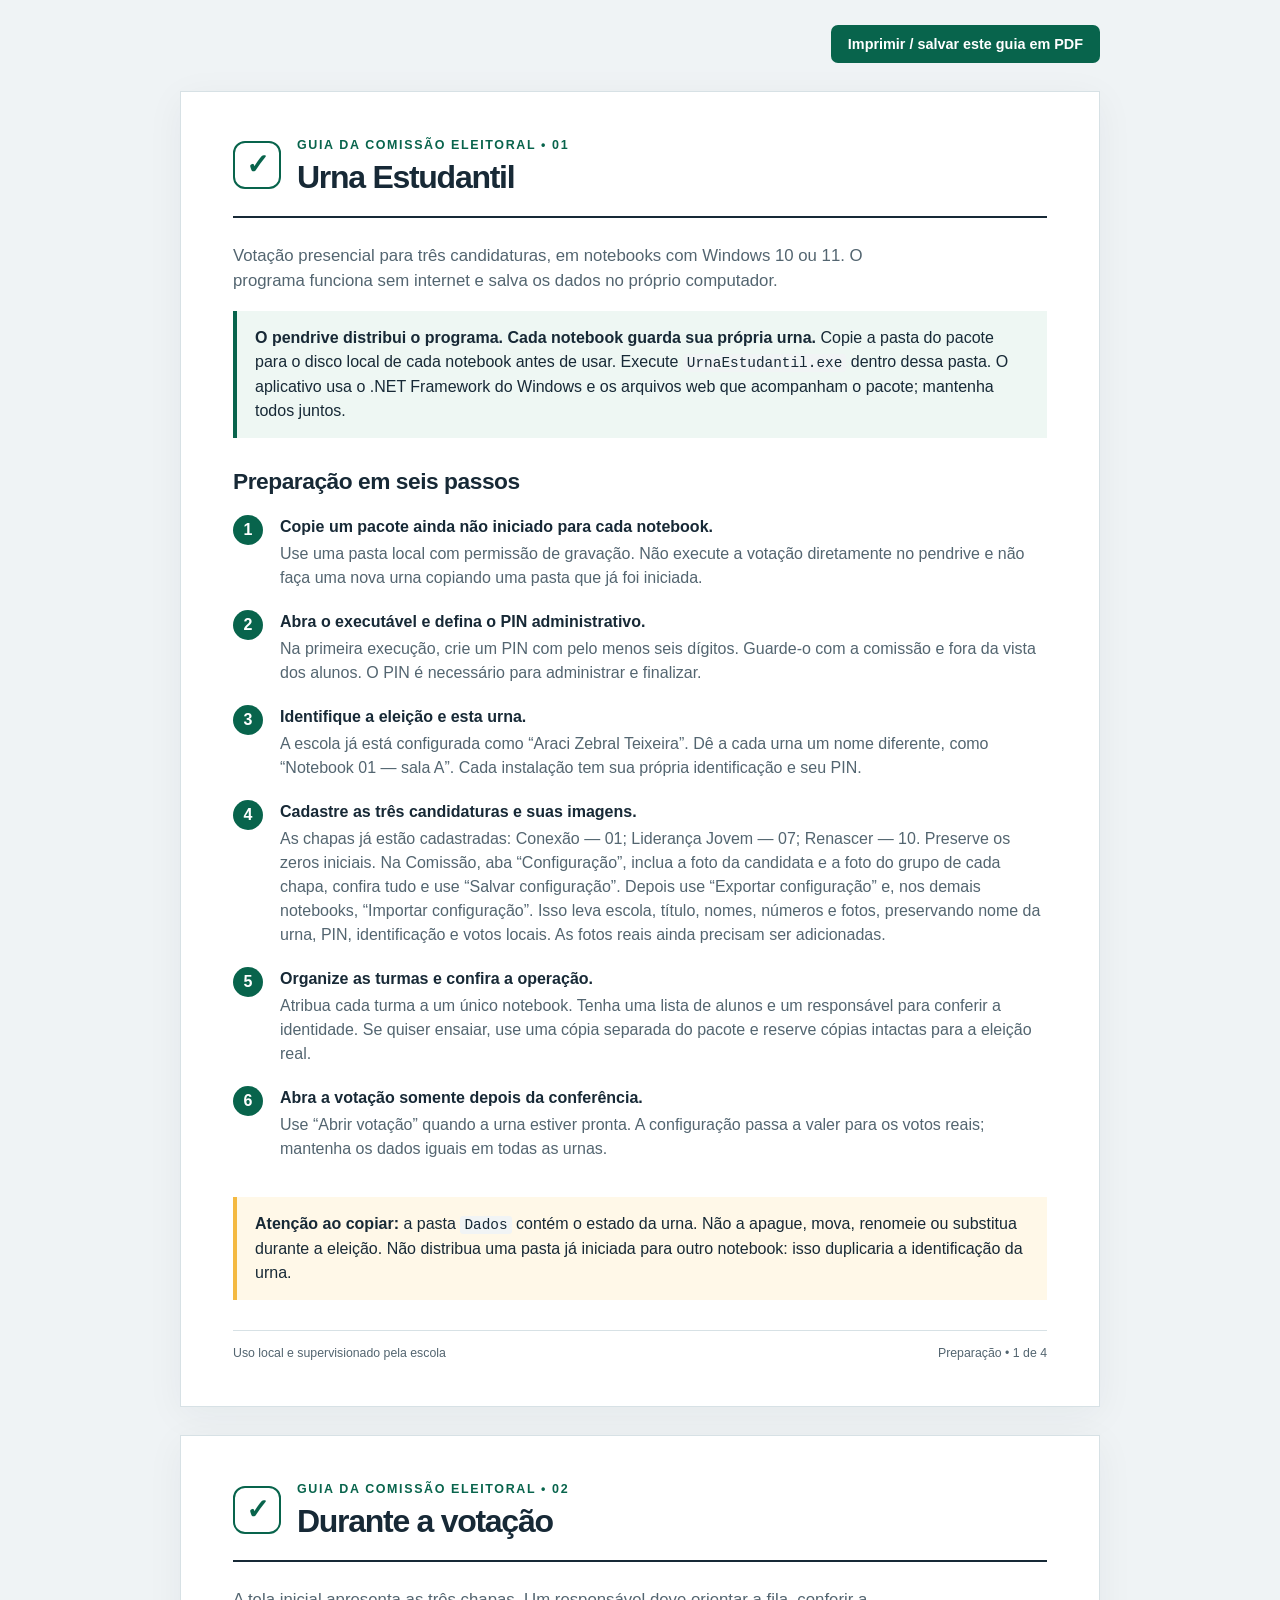
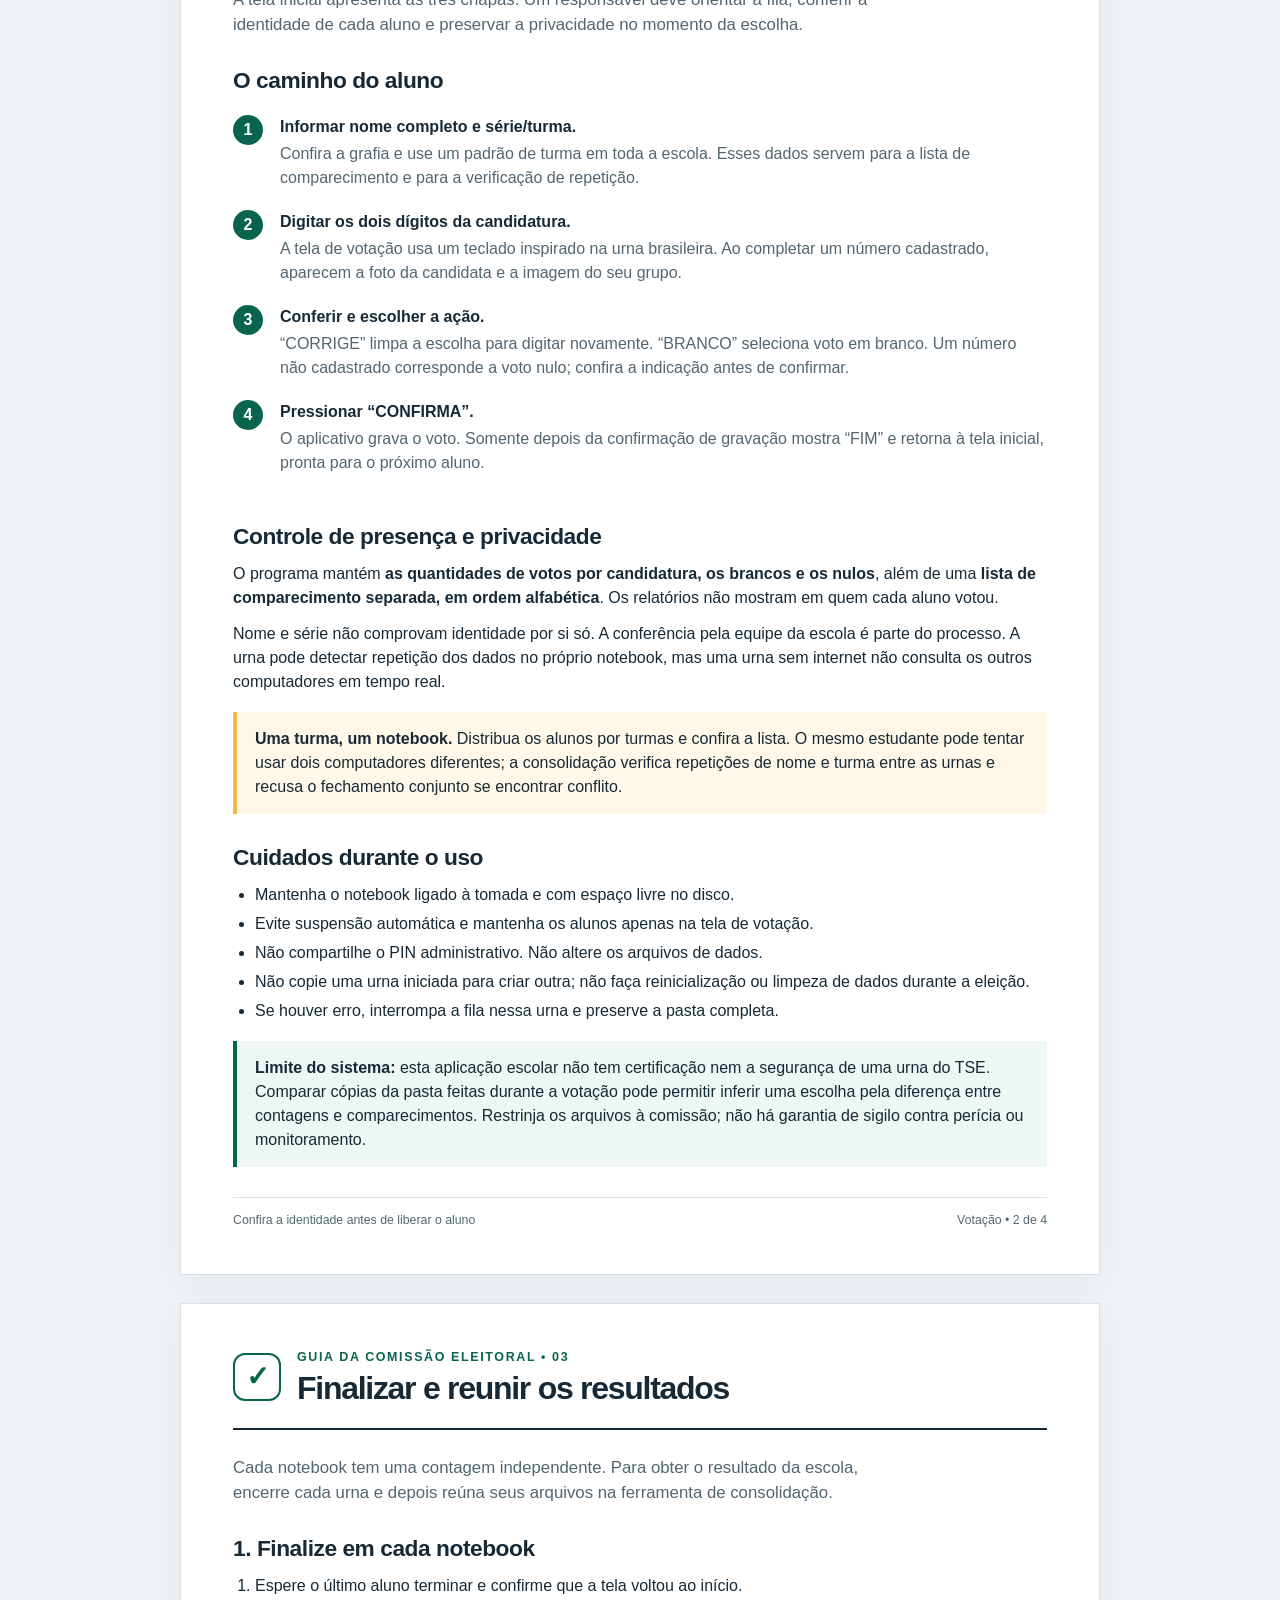
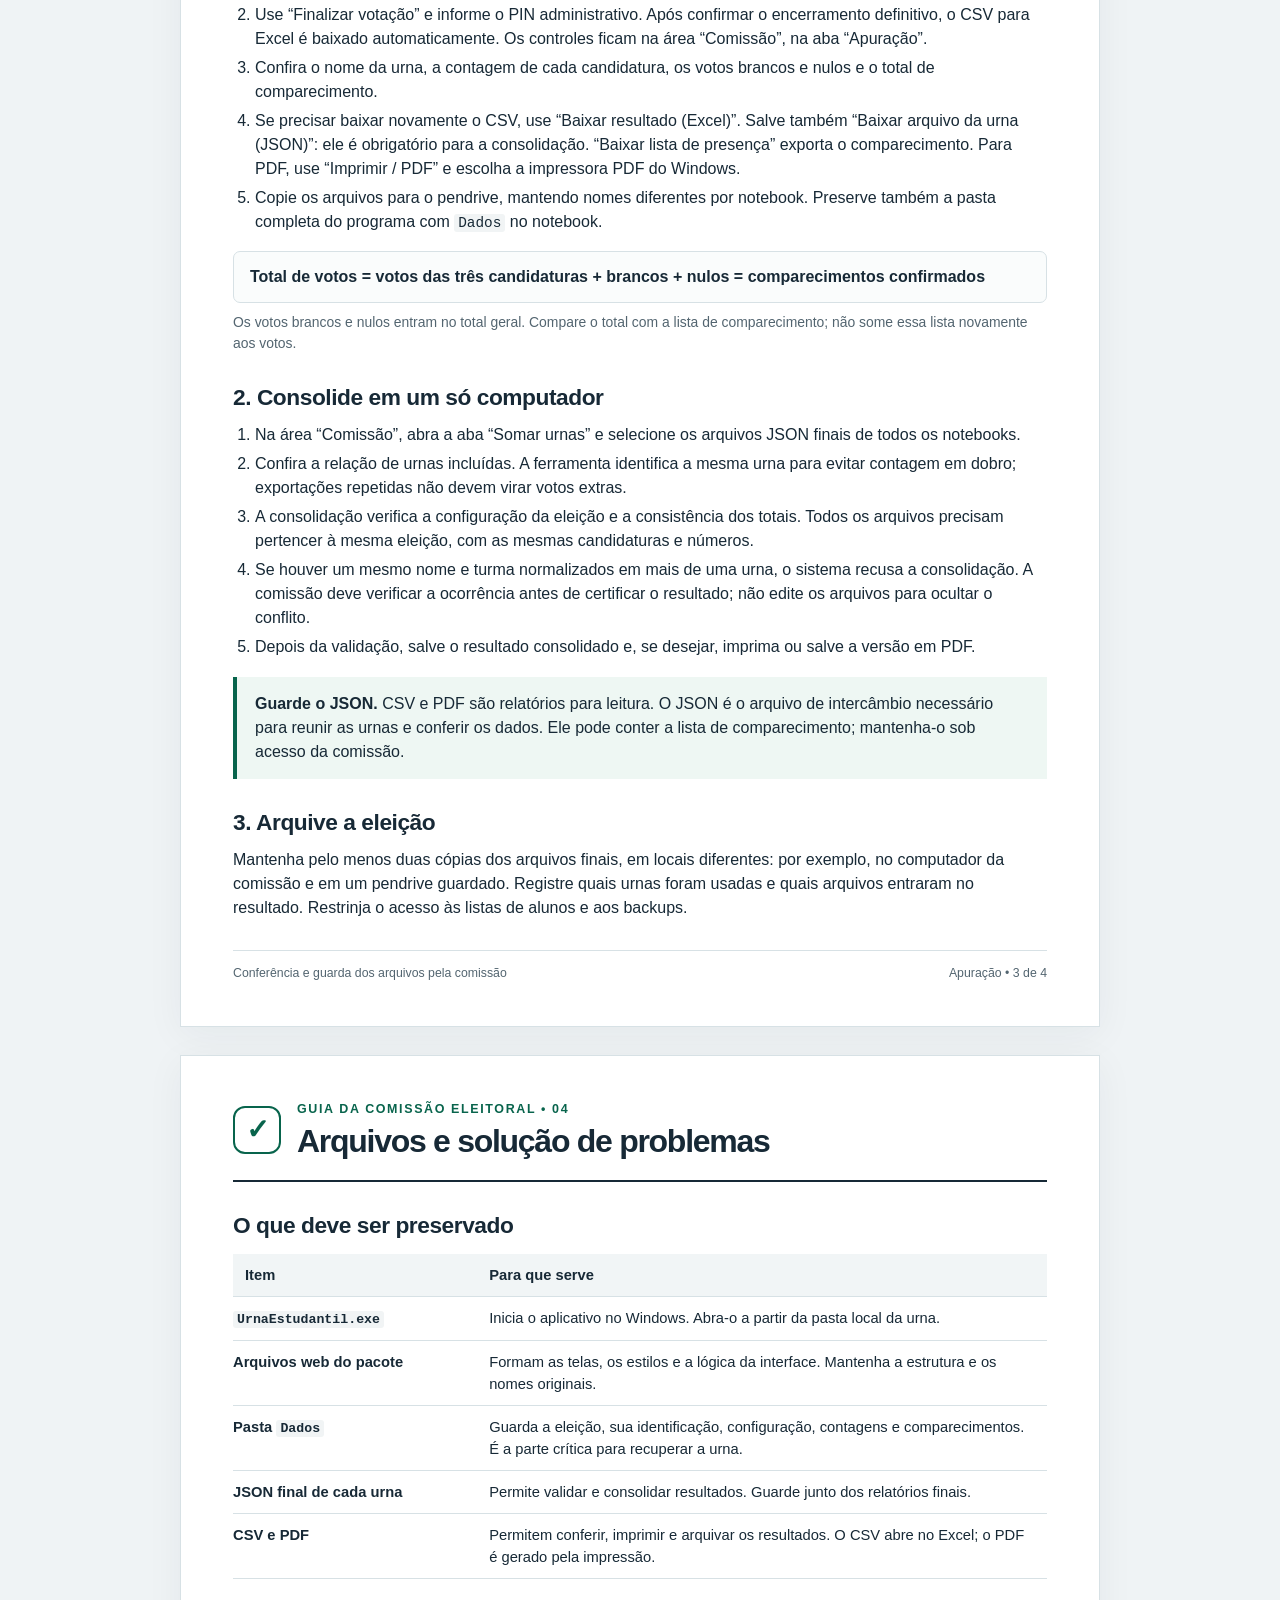
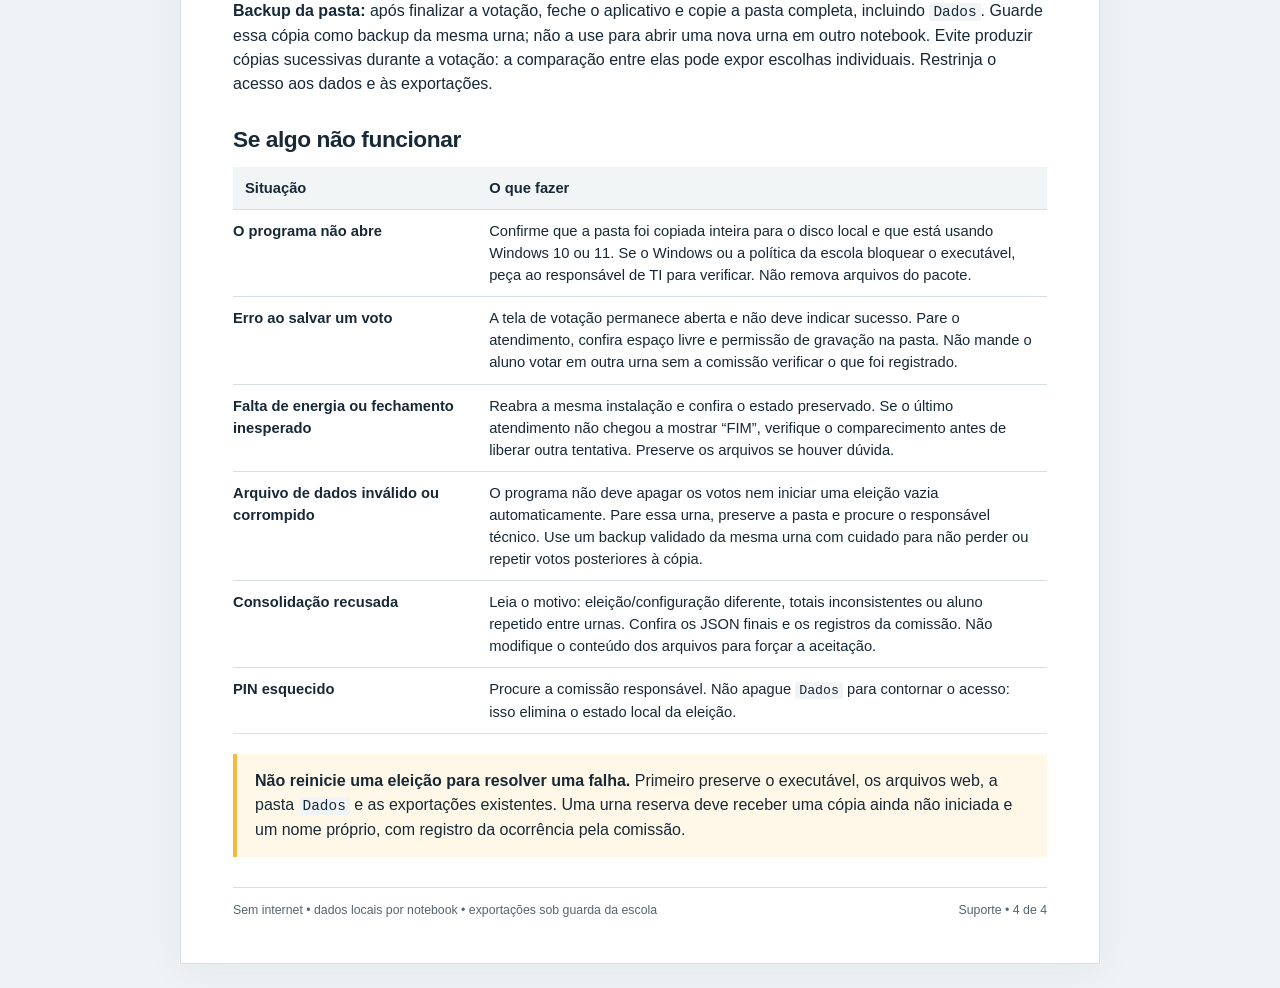
==== docs/LEIA-ME.html @ cf02efbb "feat: versionar urna estudantil offline e materiais das chapas Inclui aplicativo portátil, fontes, f" ====
<!doctype html>
<html lang="pt-BR">
<head>
<meta charset="utf-8">
<meta name="viewport" content="width=device-width,initial-scale=1">
<title>Guia de uso • Urna Estudantil</title>
<style>
:root{--ink:#172936;--muted:#536570;--line:#d7e1e5;--green:#08644c;--pale:#eef7f3;--gold:#f4b941;--paper:#fff;--back:#eff3f5}
*{box-sizing:border-box}html{font-size:16px}body{margin:0;background:var(--back);color:var(--ink);font-family:Segoe UI,Arial,sans-serif;line-height:1.5}.page{max-width:920px;margin:28px auto;background:var(--paper);padding:44px 52px;box-shadow:0 8px 36px #1729360d;border:1px solid var(--line)}.eyebrow{color:var(--green);font-weight:700;font-size:.78rem;letter-spacing:.13em;text-transform:uppercase}.heading{display:flex;align-items:center;gap:16px;border-bottom:2px solid var(--ink);padding-bottom:21px;margin-bottom:25px}.mark{width:48px;height:48px;border:2px solid var(--green);border-radius:12px;display:grid;place-items:center;color:var(--green);font-size:28px;font-weight:700;flex:none}h1{font-size:2rem;line-height:1.13;letter-spacing:-.04em;margin:4px 0 0}h2{font-size:1.42rem;line-height:1.2;letter-spacing:-.02em;margin:30px 0 12px}h3{font-size:1rem;margin:19px 0 6px}p{margin:0 0 12px}.lead{font-size:1.05rem;color:var(--muted);max-width:70ch}.note{padding:15px 18px;background:var(--pale);border-left:4px solid var(--green);margin:18px 0}.warning{background:#fff8e8;border-color:var(--gold)}.note p:last-child{margin-bottom:0}.steps{list-style:none;counter-reset:step;margin:20px 0 0;padding:0}.steps li{counter-increment:step;position:relative;padding:0 0 18px 47px;margin:0 0 2px}.steps li:before{content:counter(step);position:absolute;left:0;top:0;width:30px;height:30px;border-radius:50%;background:var(--green);color:white;display:grid;place-items:center;font-weight:700}.steps strong{display:block;margin-bottom:3px}.steps span{display:block;color:var(--muted)}ul,ol{padding-left:22px;margin:8px 0 16px}li{margin:5px 0}code{font-family:Consolas,monospace;background:#f1f4f5;border-radius:3px;padding:1px 4px;font-size:.9em;overflow-wrap:anywhere}strong{font-weight:650}table{border-collapse:collapse;width:100%;font-size:.92rem;margin:14px 0 20px}th,td{text-align:left;vertical-align:top;border-bottom:1px solid var(--line);padding:10px 12px}th{background:#f1f5f6;font-weight:650}th:first-child,td:first-child{padding-left:0;width:30%}th:first-child{padding-left:12px}td:first-child{font-weight:650}.footer{display:flex;justify-content:space-between;gap:20px;margin-top:30px;padding-top:13px;border-top:1px solid var(--line);font-size:.77rem;color:var(--muted)}.formula{font-size:1rem;font-weight:650;padding:13px 16px;border:1px solid var(--line);border-radius:7px;background:#fafcfc}.toolbar{max-width:920px;margin:25px auto 0;display:flex;justify-content:flex-end}.print{font:600 .9rem Segoe UI,Arial,sans-serif;cursor:pointer;background:var(--green);color:#fff;border:0;border-radius:7px;padding:11px 17px}a{color:var(--green)}.small{font-size:.87rem;color:var(--muted)}
@page{size:A4;margin:15mm 16mm} @media print{html{font-size:10pt}body{background:white;line-height:1.35}p{margin-bottom:8px}li{margin:3px 0}ul,ol{margin-top:6px;margin-bottom:12px}.toolbar{display:none}.page{max-width:none;margin:0;padding:0;border:0;box-shadow:none;break-after:page;page-break-after:always}.page:last-child{break-after:auto;page-break-after:auto}.heading{margin-bottom:18px;padding-bottom:16px}h1{font-size:25pt}h2{font-size:15pt;margin-top:18px}h3{font-size:11pt}.steps li{padding-bottom:8px}.note{break-inside:avoid;padding:10px 13px;margin:14px 0}tr{break-inside:avoid}.footer{margin-top:18px}.lead{font-size:10.5pt}table{font-size:9pt;line-height:1.32}th,td{padding:5px 9px}p,li{orphans:3;widows:3}*{-webkit-print-color-adjust:exact;print-color-adjust:exact}}
@media(max-width:650px){.page{margin:12px;padding:25px 21px}.toolbar{margin:15px 15px 0}h1{font-size:1.65rem}.heading{gap:12px}.mark{width:40px;height:40px}th,td{padding:9px 7px}.footer{display:block}}
</style>
</head>
<body>
<div class="toolbar"><button class="print" onclick="window.print()">Imprimir / salvar este guia em PDF</button></div>

<section class="page">
  <header class="heading"><div class="mark" aria-hidden="true">✓</div><div><div class="eyebrow">Guia da comissão eleitoral • 01</div><h1>Urna Estudantil</h1></div></header>
  <p class="lead">Votação presencial para três candidaturas, em notebooks com Windows 10 ou 11. O programa funciona sem internet e salva os dados no próprio computador.</p>
  <div class="note"><p><strong>O pendrive distribui o programa. Cada notebook guarda sua própria urna.</strong> Copie a pasta do pacote para o disco local de cada notebook antes de usar. Execute <code>UrnaEstudantil.exe</code> dentro dessa pasta. O aplicativo usa o .NET Framework do Windows e os arquivos web que acompanham o pacote; mantenha todos juntos.</p></div>
  <h2>Preparação em seis passos</h2>
  <ol class="steps">
    <li><strong>Copie um pacote ainda não iniciado para cada notebook.</strong><span>Use uma pasta local com permissão de gravação. Não execute a votação diretamente no pendrive e não faça uma nova urna copiando uma pasta que já foi iniciada.</span></li>
    <li><strong>Abra o executável e defina o PIN administrativo.</strong><span>Na primeira execução, crie um PIN com pelo menos seis dígitos. Guarde-o com a comissão e fora da vista dos alunos. O PIN é necessário para administrar e finalizar.</span></li>
    <li><strong>Identifique a eleição e esta urna.</strong><span>A escola já está configurada como “Araci Zebral Teixeira”. Dê a cada urna um nome diferente, como “Notebook 01 — sala A”. Cada instalação tem sua própria identificação e seu PIN.</span></li>
    <li><strong>Cadastre as três candidaturas e suas imagens.</strong><span>As chapas já estão cadastradas: Conexão — 01; Liderança Jovem — 07; Renascer — 10. Preserve os zeros iniciais. Na Comissão, aba “Configuração”, inclua a foto da candidata e a foto do grupo de cada chapa, confira tudo e use “Salvar configuração”. Depois use “Exportar configuração” e, nos demais notebooks, “Importar configuração”. Isso leva escola, título, nomes, números e fotos, preservando nome da urna, PIN, identificação e votos locais. As fotos reais ainda precisam ser adicionadas.</span></li>
    <li><strong>Organize as turmas e confira a operação.</strong><span>Atribua cada turma a um único notebook. Tenha uma lista de alunos e um responsável para conferir a identidade. Se quiser ensaiar, use uma cópia separada do pacote e reserve cópias intactas para a eleição real.</span></li>
    <li><strong>Abra a votação somente depois da conferência.</strong><span>Use “Abrir votação” quando a urna estiver pronta. A configuração passa a valer para os votos reais; mantenha os dados iguais em todas as urnas.</span></li>
  </ol>
  <div class="note warning"><p><strong>Atenção ao copiar:</strong> a pasta <code>Dados</code> contém o estado da urna. Não a apague, mova, renomeie ou substitua durante a eleição. Não distribua uma pasta já iniciada para outro notebook: isso duplicaria a identificação da urna.</p></div>
  <footer class="footer"><span>Uso local e supervisionado pela escola</span><span>Preparação • 1 de 4</span></footer>
</section>

<section class="page">
  <header class="heading"><div class="mark" aria-hidden="true">✓</div><div><div class="eyebrow">Guia da comissão eleitoral • 02</div><h1>Durante a votação</h1></div></header>
  <p class="lead">A tela inicial apresenta as três chapas. Um responsável deve orientar a fila, conferir a identidade de cada aluno e preservar a privacidade no momento da escolha.</p>
  <h2>O caminho do aluno</h2>
  <ol class="steps">
    <li><strong>Informar nome completo e série/turma.</strong><span>Confira a grafia e use um padrão de turma em toda a escola. Esses dados servem para a lista de comparecimento e para a verificação de repetição.</span></li>
    <li><strong>Digitar os dois dígitos da candidatura.</strong><span>A tela de votação usa um teclado inspirado na urna brasileira. Ao completar um número cadastrado, aparecem a foto da candidata e a imagem do seu grupo.</span></li>
    <li><strong>Conferir e escolher a ação.</strong><span>“CORRIGE” limpa a escolha para digitar novamente. “BRANCO” seleciona voto em branco. Um número não cadastrado corresponde a voto nulo; confira a indicação antes de confirmar.</span></li>
    <li><strong>Pressionar “CONFIRMA”.</strong><span>O aplicativo grava o voto. Somente depois da confirmação de gravação mostra “FIM” e retorna à tela inicial, pronta para o próximo aluno.</span></li>
  </ol>
  <h2>Controle de presença e privacidade</h2>
  <p>O programa mantém <strong>as quantidades de votos por candidatura, os brancos e os nulos</strong>, além de uma <strong>lista de comparecimento separada, em ordem alfabética</strong>. Os relatórios não mostram em quem cada aluno votou.</p>
  <p>Nome e série não comprovam identidade por si só. A conferência pela equipe da escola é parte do processo. A urna pode detectar repetição dos dados no próprio notebook, mas uma urna sem internet não consulta os outros computadores em tempo real.</p>
  <div class="note warning"><p><strong>Uma turma, um notebook.</strong> Distribua os alunos por turmas e confira a lista. O mesmo estudante pode tentar usar dois computadores diferentes; a consolidação verifica repetições de nome e turma entre as urnas e recusa o fechamento conjunto se encontrar conflito.</p></div>
  <h2>Cuidados durante o uso</h2>
  <ul>
    <li>Mantenha o notebook ligado à tomada e com espaço livre no disco.</li>
    <li>Evite suspensão automática e mantenha os alunos apenas na tela de votação.</li>
    <li>Não compartilhe o PIN administrativo. Não altere os arquivos de dados.</li>
    <li>Não copie uma urna iniciada para criar outra; não faça reinicialização ou limpeza de dados durante a eleição.</li>
    <li>Se houver erro, interrompa a fila nessa urna e preserve a pasta completa.</li>
  </ul>
  <div class="note"><p><strong>Limite do sistema:</strong> esta aplicação escolar não tem certificação nem a segurança de uma urna do TSE. Comparar cópias da pasta feitas durante a votação pode permitir inferir uma escolha pela diferença entre contagens e comparecimentos. Restrinja os arquivos à comissão; não há garantia de sigilo contra perícia ou monitoramento.</p></div>
  <footer class="footer"><span>Confira a identidade antes de liberar o aluno</span><span>Votação • 2 de 4</span></footer>
</section>

<section class="page">
  <header class="heading"><div class="mark" aria-hidden="true">✓</div><div><div class="eyebrow">Guia da comissão eleitoral • 03</div><h1>Finalizar e reunir os resultados</h1></div></header>
  <p class="lead">Cada notebook tem uma contagem independente. Para obter o resultado da escola, encerre cada urna e depois reúna seus arquivos na ferramenta de consolidação.</p>
  <h2>1. Finalize em cada notebook</h2>
  <ol>
    <li>Espere o último aluno terminar e confirme que a tela voltou ao início.</li>
    <li>Use “Finalizar votação” e informe o PIN administrativo. Após confirmar o encerramento definitivo, o CSV para Excel é baixado automaticamente. Os controles ficam na área “Comissão”, na aba “Apuração”.</li>
    <li>Confira o nome da urna, a contagem de cada candidatura, os votos brancos e nulos e o total de comparecimento.</li>
    <li>Se precisar baixar novamente o CSV, use “Baixar resultado (Excel)”. Salve também “Baixar arquivo da urna (JSON)”: ele é obrigatório para a consolidação. “Baixar lista de presença” exporta o comparecimento. Para PDF, use “Imprimir / PDF” e escolha a impressora PDF do Windows.</li>
    <li>Copie os arquivos para o pendrive, mantendo nomes diferentes por notebook. Preserve também a pasta completa do programa com <code>Dados</code> no notebook.</li>
  </ol>
  <div class="formula">Total de votos = votos das três candidaturas + brancos + nulos = comparecimentos confirmados</div>
  <p class="small" style="margin-top:9px">Os votos brancos e nulos entram no total geral. Compare o total com a lista de comparecimento; não some essa lista novamente aos votos.</p>
  <h2>2. Consolide em um só computador</h2>
  <ol>
    <li>Na área “Comissão”, abra a aba “Somar urnas” e selecione os arquivos JSON finais de todos os notebooks.</li>
    <li>Confira a relação de urnas incluídas. A ferramenta identifica a mesma urna para evitar contagem em dobro; exportações repetidas não devem virar votos extras.</li>
    <li>A consolidação verifica a configuração da eleição e a consistência dos totais. Todos os arquivos precisam pertencer à mesma eleição, com as mesmas candidaturas e números.</li>
    <li>Se houver um mesmo nome e turma normalizados em mais de uma urna, o sistema recusa a consolidação. A comissão deve verificar a ocorrência antes de certificar o resultado; não edite os arquivos para ocultar o conflito.</li>
    <li>Depois da validação, salve o resultado consolidado e, se desejar, imprima ou salve a versão em PDF.</li>
  </ol>
  <div class="note"><p><strong>Guarde o JSON.</strong> CSV e PDF são relatórios para leitura. O JSON é o arquivo de intercâmbio necessário para reunir as urnas e conferir os dados. Ele pode conter a lista de comparecimento; mantenha-o sob acesso da comissão.</p></div>
  <h2>3. Arquive a eleição</h2>
  <p>Mantenha pelo menos duas cópias dos arquivos finais, em locais diferentes: por exemplo, no computador da comissão e em um pendrive guardado. Registre quais urnas foram usadas e quais arquivos entraram no resultado. Restrinja o acesso às listas de alunos e aos backups.</p>
  <footer class="footer"><span>Conferência e guarda dos arquivos pela comissão</span><span>Apuração • 3 de 4</span></footer>
</section>

<section class="page">
  <header class="heading"><div class="mark" aria-hidden="true">✓</div><div><div class="eyebrow">Guia da comissão eleitoral • 04</div><h1>Arquivos e solução de problemas</h1></div></header>
  <h2>O que deve ser preservado</h2>
  <table>
    <thead><tr><th>Item</th><th>Para que serve</th></tr></thead>
    <tbody>
      <tr><td><code>UrnaEstudantil.exe</code></td><td>Inicia o aplicativo no Windows. Abra-o a partir da pasta local da urna.</td></tr>
      <tr><td>Arquivos web do pacote</td><td>Formam as telas, os estilos e a lógica da interface. Mantenha a estrutura e os nomes originais.</td></tr>
      <tr><td>Pasta <code>Dados</code></td><td>Guarda a eleição, sua identificação, configuração, contagens e comparecimentos. É a parte crítica para recuperar a urna.</td></tr>
      <tr><td>JSON final de cada urna</td><td>Permite validar e consolidar resultados. Guarde junto dos relatórios finais.</td></tr>
      <tr><td>CSV e PDF</td><td>Permitem conferir, imprimir e arquivar os resultados. O CSV abre no Excel; o PDF é gerado pela impressão.</td></tr>
    </tbody>
  </table>
  <p><strong>Backup da pasta:</strong> após finalizar a votação, feche o aplicativo e copie a pasta completa, incluindo <code>Dados</code>. Guarde essa cópia como backup da mesma urna; não a use para abrir uma nova urna em outro notebook. Evite produzir cópias sucessivas durante a votação: a comparação entre elas pode expor escolhas individuais. Restrinja o acesso aos dados e às exportações.</p>
  <h2>Se algo não funcionar</h2>
  <table>
    <thead><tr><th>Situação</th><th>O que fazer</th></tr></thead>
    <tbody>
      <tr><td>O programa não abre</td><td>Confirme que a pasta foi copiada inteira para o disco local e que está usando Windows 10 ou 11. Se o Windows ou a política da escola bloquear o executável, peça ao responsável de TI para verificar. Não remova arquivos do pacote.</td></tr>
      <tr><td>Erro ao salvar um voto</td><td>A tela de votação permanece aberta e não deve indicar sucesso. Pare o atendimento, confira espaço livre e permissão de gravação na pasta. Não mande o aluno votar em outra urna sem a comissão verificar o que foi registrado.</td></tr>
      <tr><td>Falta de energia ou fechamento inesperado</td><td>Reabra a mesma instalação e confira o estado preservado. Se o último atendimento não chegou a mostrar “FIM”, verifique o comparecimento antes de liberar outra tentativa. Preserve os arquivos se houver dúvida.</td></tr>
      <tr><td>Arquivo de dados inválido ou corrompido</td><td>O programa não deve apagar os votos nem iniciar uma eleição vazia automaticamente. Pare essa urna, preserve a pasta e procure o responsável técnico. Use um backup validado da mesma urna com cuidado para não perder ou repetir votos posteriores à cópia.</td></tr>
      <tr><td>Consolidação recusada</td><td>Leia o motivo: eleição/configuração diferente, totais inconsistentes ou aluno repetido entre urnas. Confira os JSON finais e os registros da comissão. Não modifique o conteúdo dos arquivos para forçar a aceitação.</td></tr>
      <tr><td>PIN esquecido</td><td>Procure a comissão responsável. Não apague <code>Dados</code> para contornar o acesso: isso elimina o estado local da eleição.</td></tr>
    </tbody>
  </table>
  <div class="note warning"><p><strong>Não reinicie uma eleição para resolver uma falha.</strong> Primeiro preserve o executável, os arquivos web, a pasta <code>Dados</code> e as exportações existentes. Uma urna reserva deve receber uma cópia ainda não iniciada e um nome próprio, com registro da ocorrência pela comissão.</p></div>
  <footer class="footer"><span>Sem internet • dados locais por notebook • exportações sob guarda da escola</span><span>Suporte • 4 de 4</span></footer>
</section>
</body>
</html>
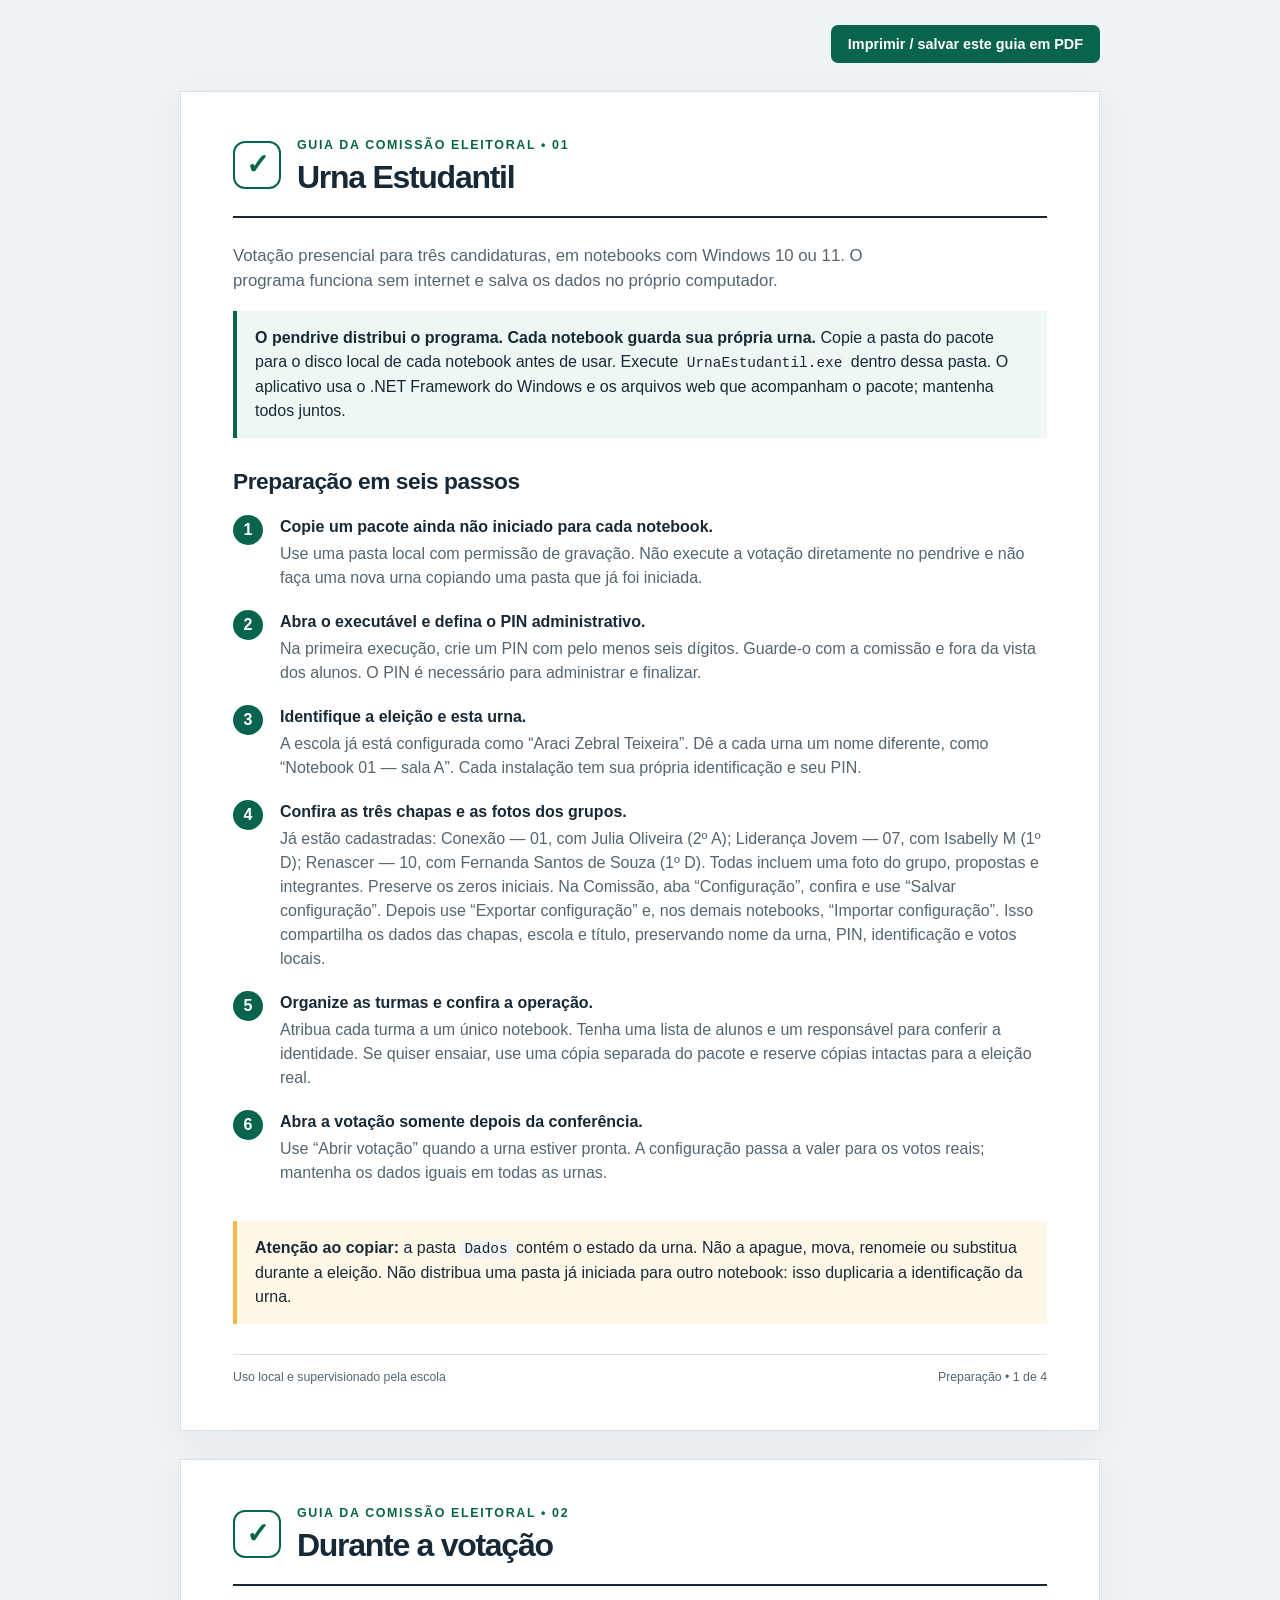
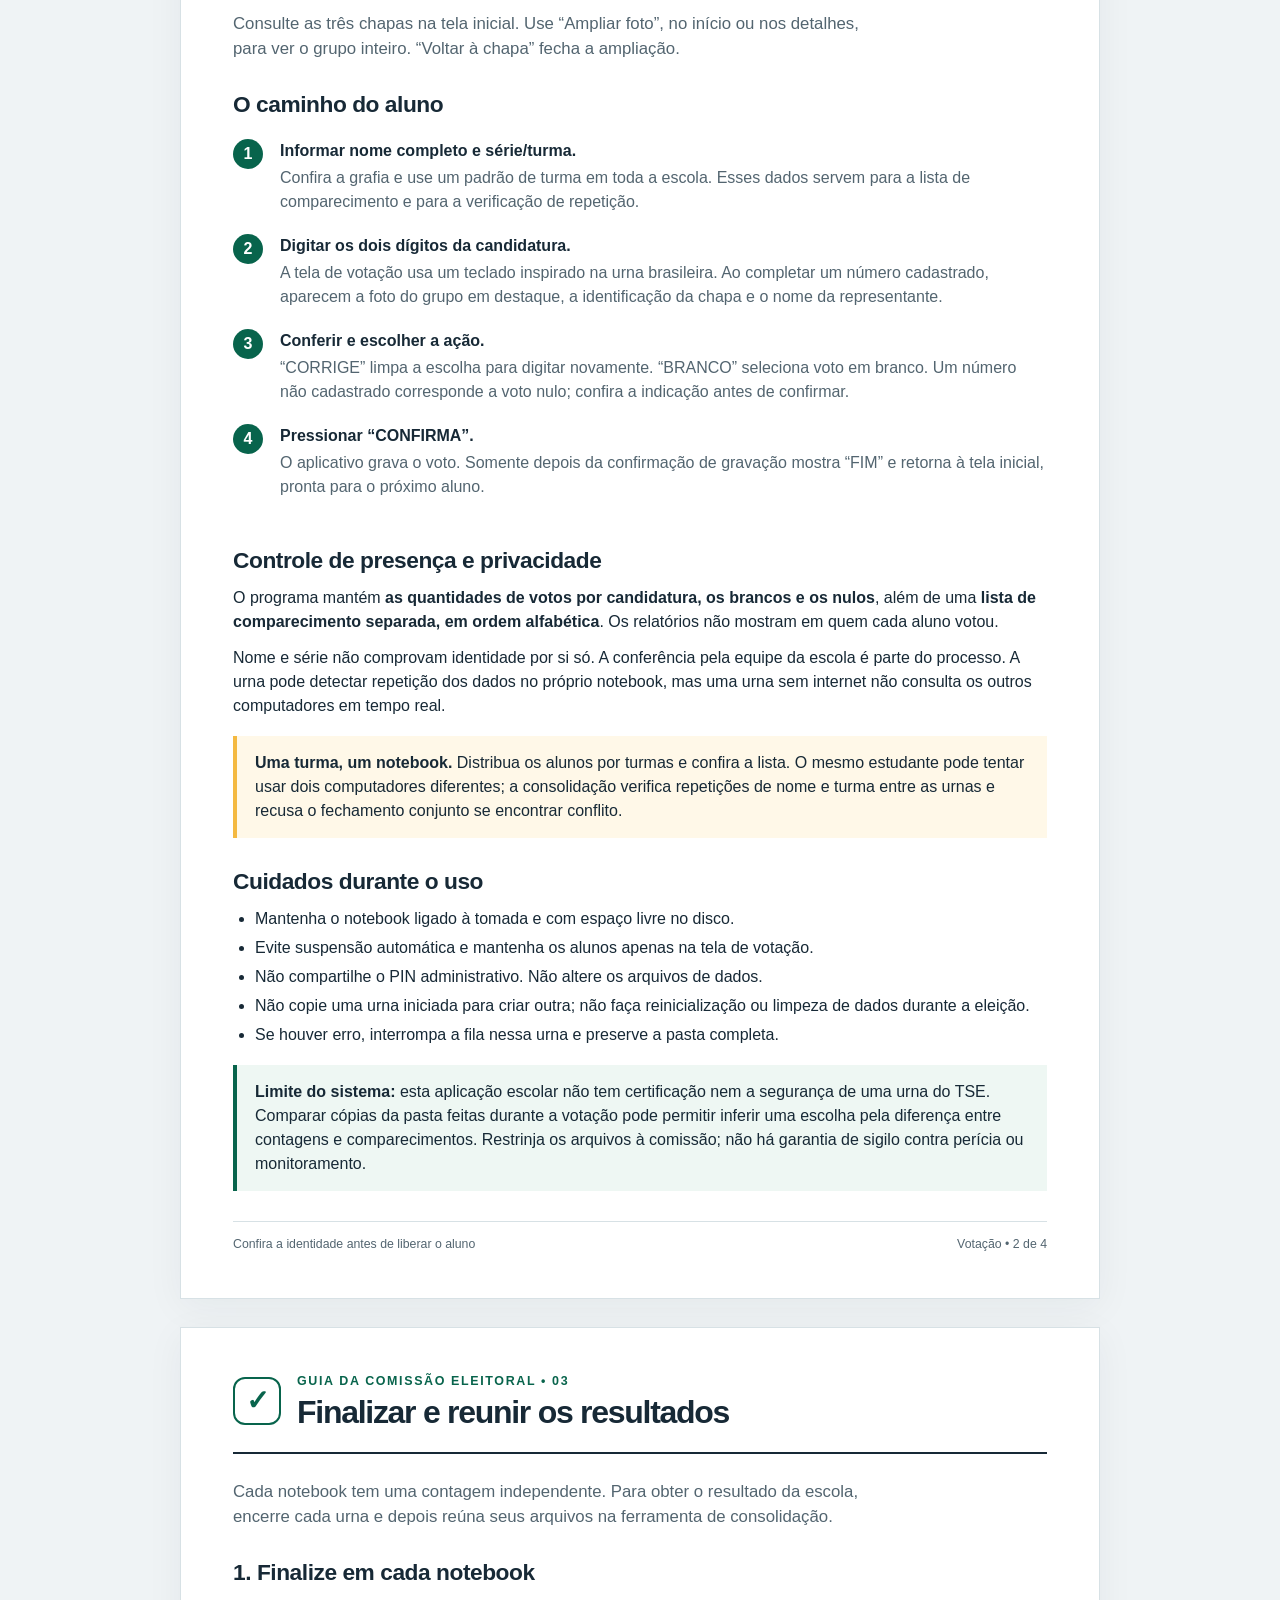
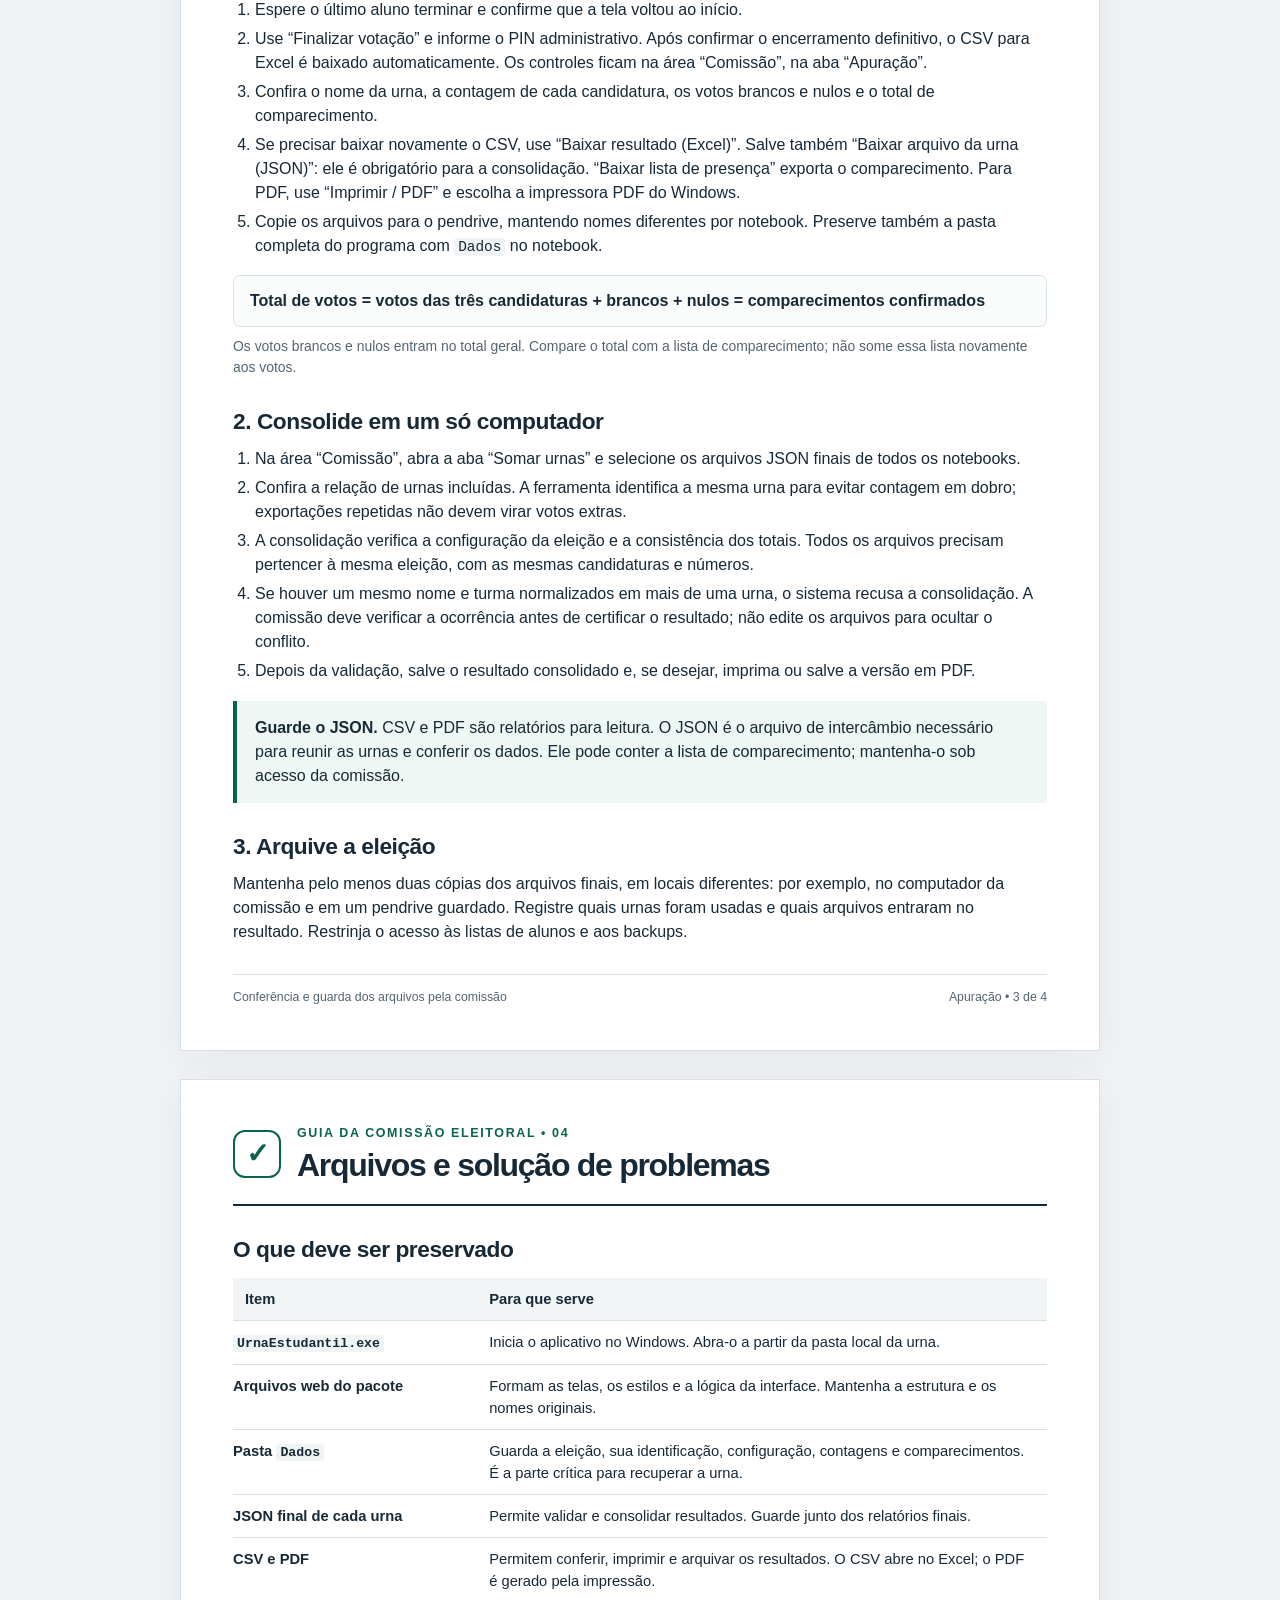
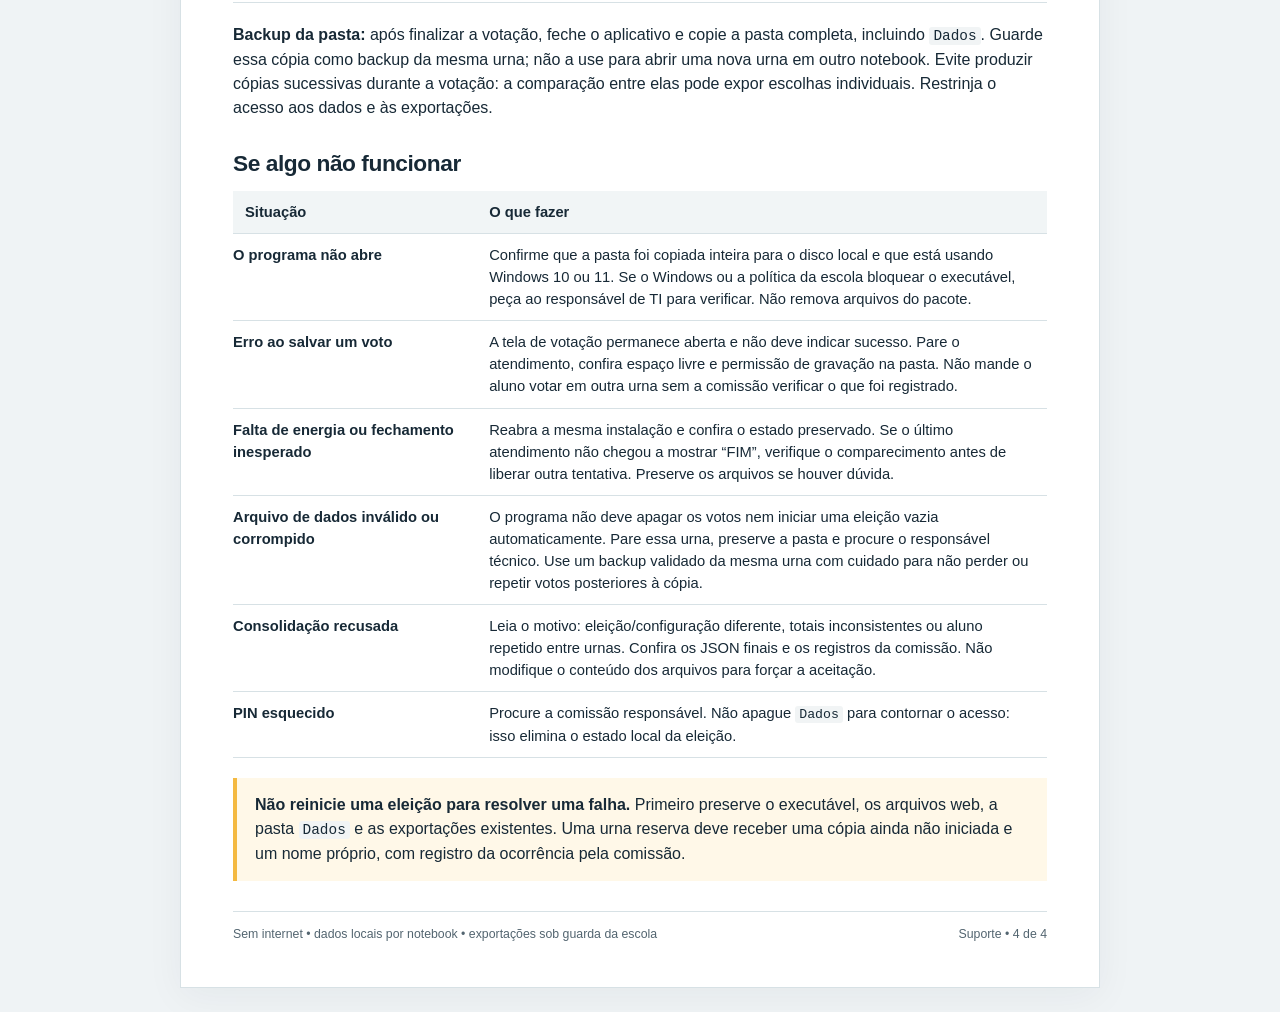
==== commit 5efad2f5: "feat: concluir chapas e destacar fotos dos grupos Cadastra a Chapa Conexão 01 e exibe somente fotos " ====
--- a/docs/LEIA-ME.html
+++ b/docs/LEIA-ME.html
@@ -23,7 +23,7 @@
     <li><strong>Copie um pacote ainda não iniciado para cada notebook.</strong><span>Use uma pasta local com permissão de gravação. Não execute a votação diretamente no pendrive e não faça uma nova urna copiando uma pasta que já foi iniciada.</span></li>
     <li><strong>Abra o executável e defina o PIN administrativo.</strong><span>Na primeira execução, crie um PIN com pelo menos seis dígitos. Guarde-o com a comissão e fora da vista dos alunos. O PIN é necessário para administrar e finalizar.</span></li>
     <li><strong>Identifique a eleição e esta urna.</strong><span>A escola já está configurada como “Araci Zebral Teixeira”. Dê a cada urna um nome diferente, como “Notebook 01 — sala A”. Cada instalação tem sua própria identificação e seu PIN.</span></li>
-    <li><strong>Cadastre as três candidaturas e suas imagens.</strong><span>As chapas já estão cadastradas: Conexão — 01; Liderança Jovem — 07; Renascer — 10. Preserve os zeros iniciais. Na Comissão, aba “Configuração”, inclua a foto da candidata e a foto do grupo de cada chapa, confira tudo e use “Salvar configuração”. Depois use “Exportar configuração” e, nos demais notebooks, “Importar configuração”. Isso leva escola, título, nomes, números e fotos, preservando nome da urna, PIN, identificação e votos locais. As fotos reais ainda precisam ser adicionadas.</span></li>
+    <li><strong>Confira as três chapas e as fotos dos grupos.</strong><span>Já estão cadastradas: Conexão — 01, com Julia Oliveira (2º A); Liderança Jovem — 07, com Isabelly M (1º D); Renascer — 10, com Fernanda Santos de Souza (1º D). Todas incluem uma foto do grupo, propostas e integrantes. Preserve os zeros iniciais. Na Comissão, aba “Configuração”, confira e use “Salvar configuração”. Depois use “Exportar configuração” e, nos demais notebooks, “Importar configuração”. Isso compartilha os dados das chapas, escola e título, preservando nome da urna, PIN, identificação e votos locais.</span></li>
     <li><strong>Organize as turmas e confira a operação.</strong><span>Atribua cada turma a um único notebook. Tenha uma lista de alunos e um responsável para conferir a identidade. Se quiser ensaiar, use uma cópia separada do pacote e reserve cópias intactas para a eleição real.</span></li>
     <li><strong>Abra a votação somente depois da conferência.</strong><span>Use “Abrir votação” quando a urna estiver pronta. A configuração passa a valer para os votos reais; mantenha os dados iguais em todas as urnas.</span></li>
   </ol>
@@ -33,11 +33,11 @@
 
 <section class="page">
   <header class="heading"><div class="mark" aria-hidden="true">✓</div><div><div class="eyebrow">Guia da comissão eleitoral • 02</div><h1>Durante a votação</h1></div></header>
-  <p class="lead">A tela inicial apresenta as três chapas. Um responsável deve orientar a fila, conferir a identidade de cada aluno e preservar a privacidade no momento da escolha.</p>
+  <p class="lead">Consulte as três chapas na tela inicial. Use “Ampliar foto”, no início ou nos detalhes, para ver o grupo inteiro. “Voltar à chapa” fecha a ampliação.</p>
   <h2>O caminho do aluno</h2>
   <ol class="steps">
     <li><strong>Informar nome completo e série/turma.</strong><span>Confira a grafia e use um padrão de turma em toda a escola. Esses dados servem para a lista de comparecimento e para a verificação de repetição.</span></li>
-    <li><strong>Digitar os dois dígitos da candidatura.</strong><span>A tela de votação usa um teclado inspirado na urna brasileira. Ao completar um número cadastrado, aparecem a foto da candidata e a imagem do seu grupo.</span></li>
+    <li><strong>Digitar os dois dígitos da candidatura.</strong><span>A tela de votação usa um teclado inspirado na urna brasileira. Ao completar um número cadastrado, aparecem a foto do grupo em destaque, a identificação da chapa e o nome da representante.</span></li>
     <li><strong>Conferir e escolher a ação.</strong><span>“CORRIGE” limpa a escolha para digitar novamente. “BRANCO” seleciona voto em branco. Um número não cadastrado corresponde a voto nulo; confira a indicação antes de confirmar.</span></li>
     <li><strong>Pressionar “CONFIRMA”.</strong><span>O aplicativo grava o voto. Somente depois da confirmação de gravação mostra “FIM” e retorna à tela inicial, pronta para o próximo aluno.</span></li>
   </ol>
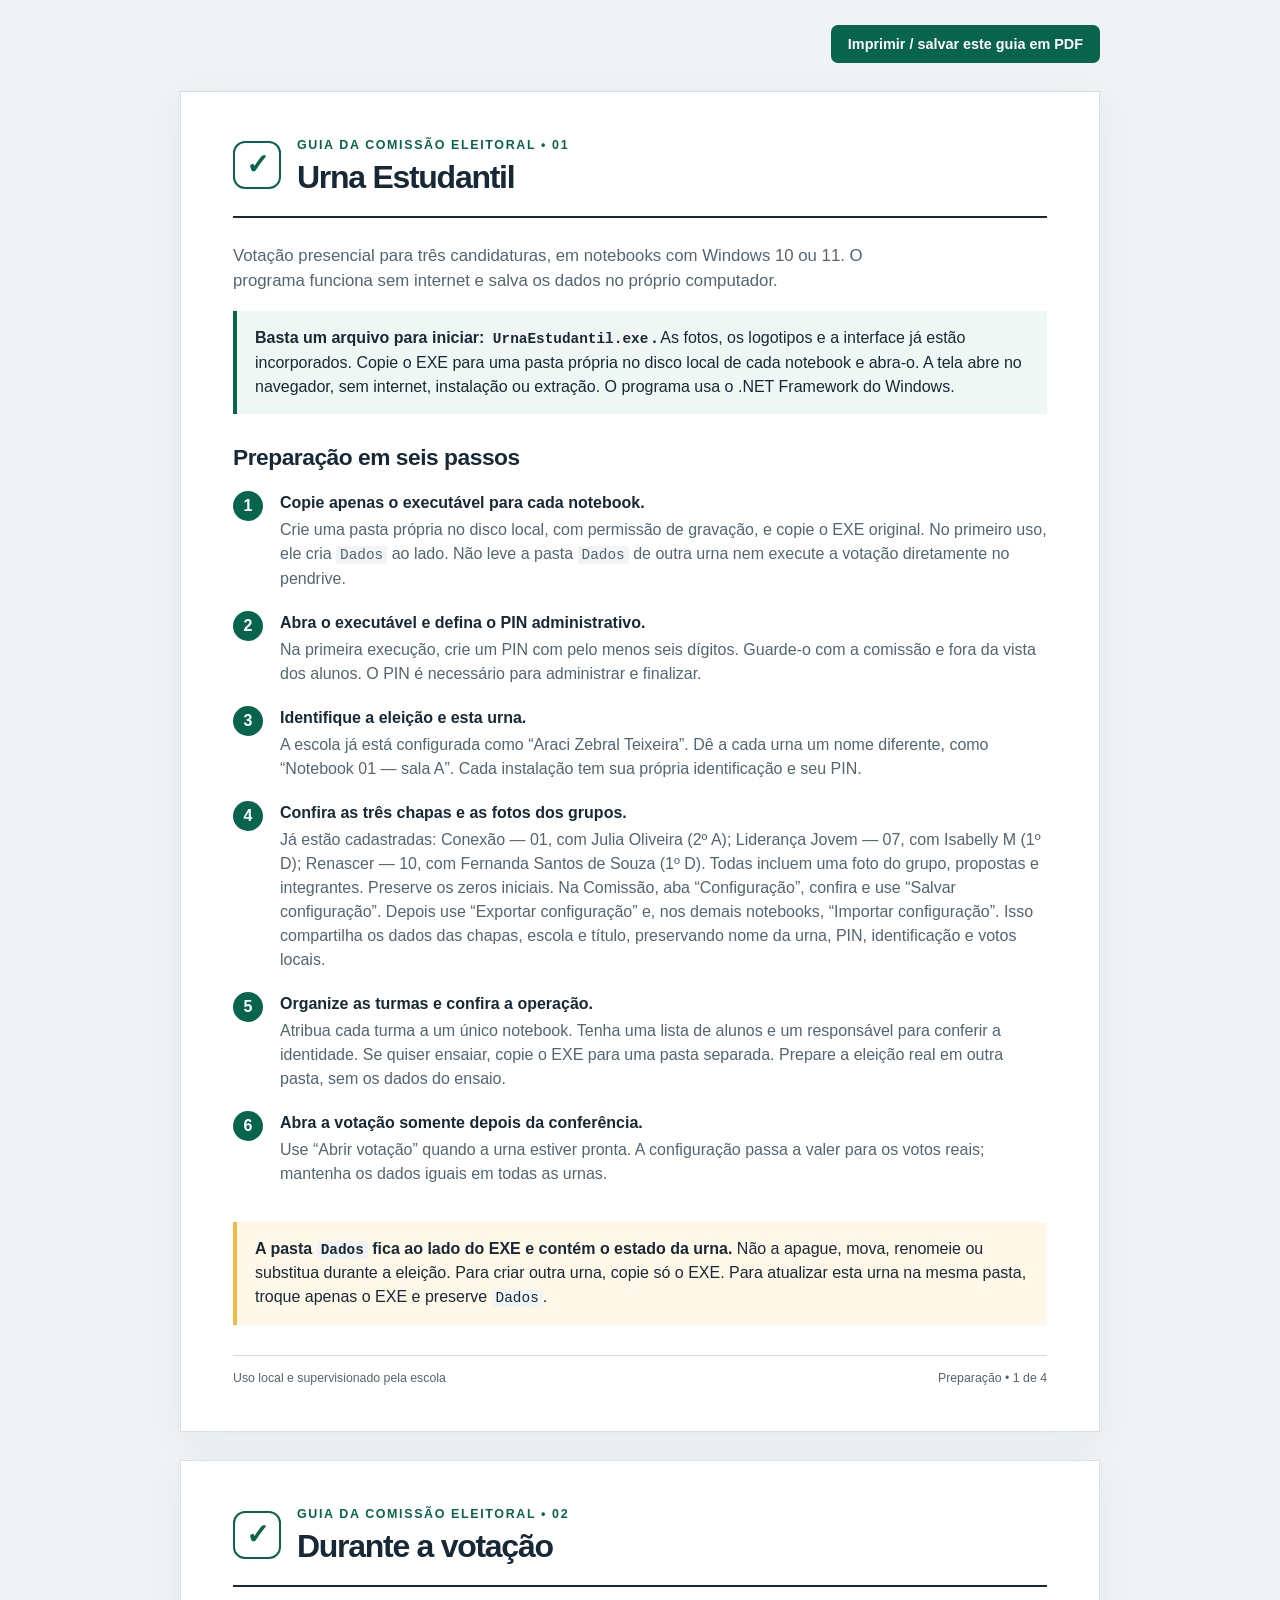
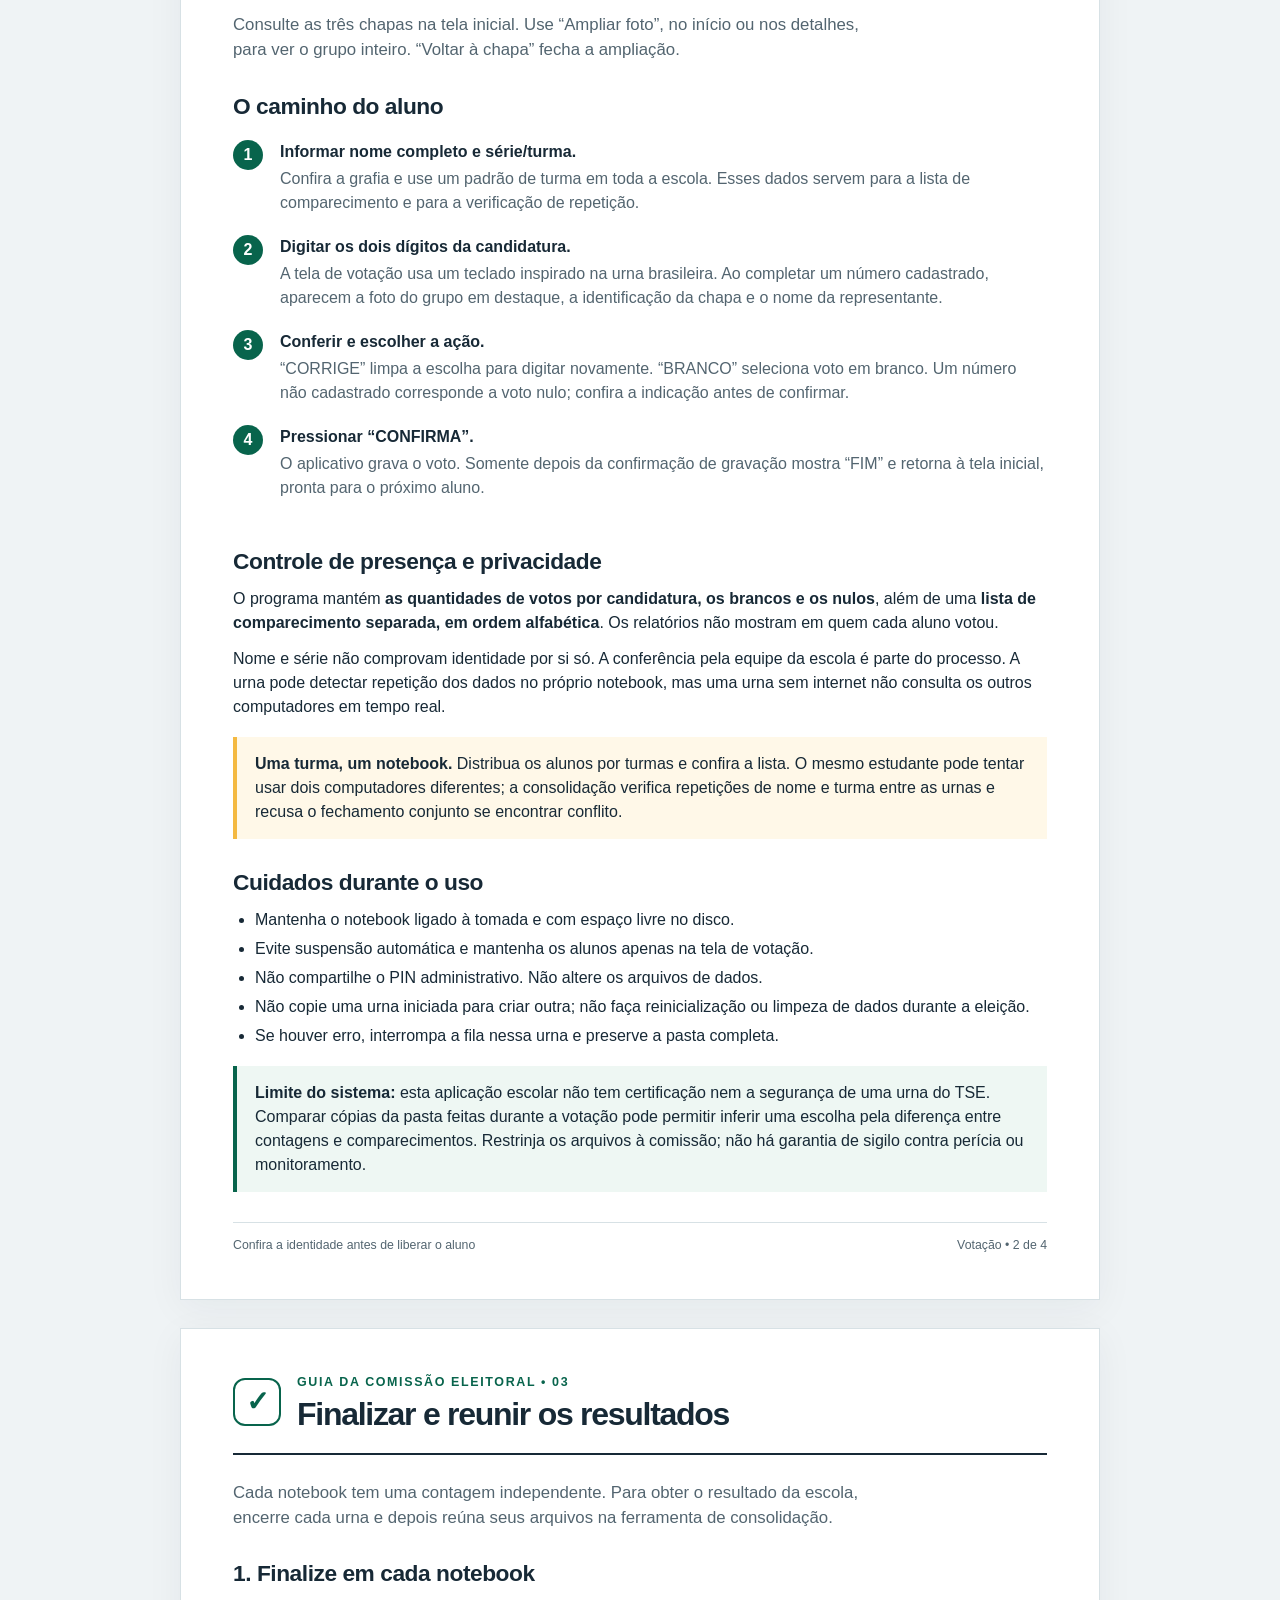
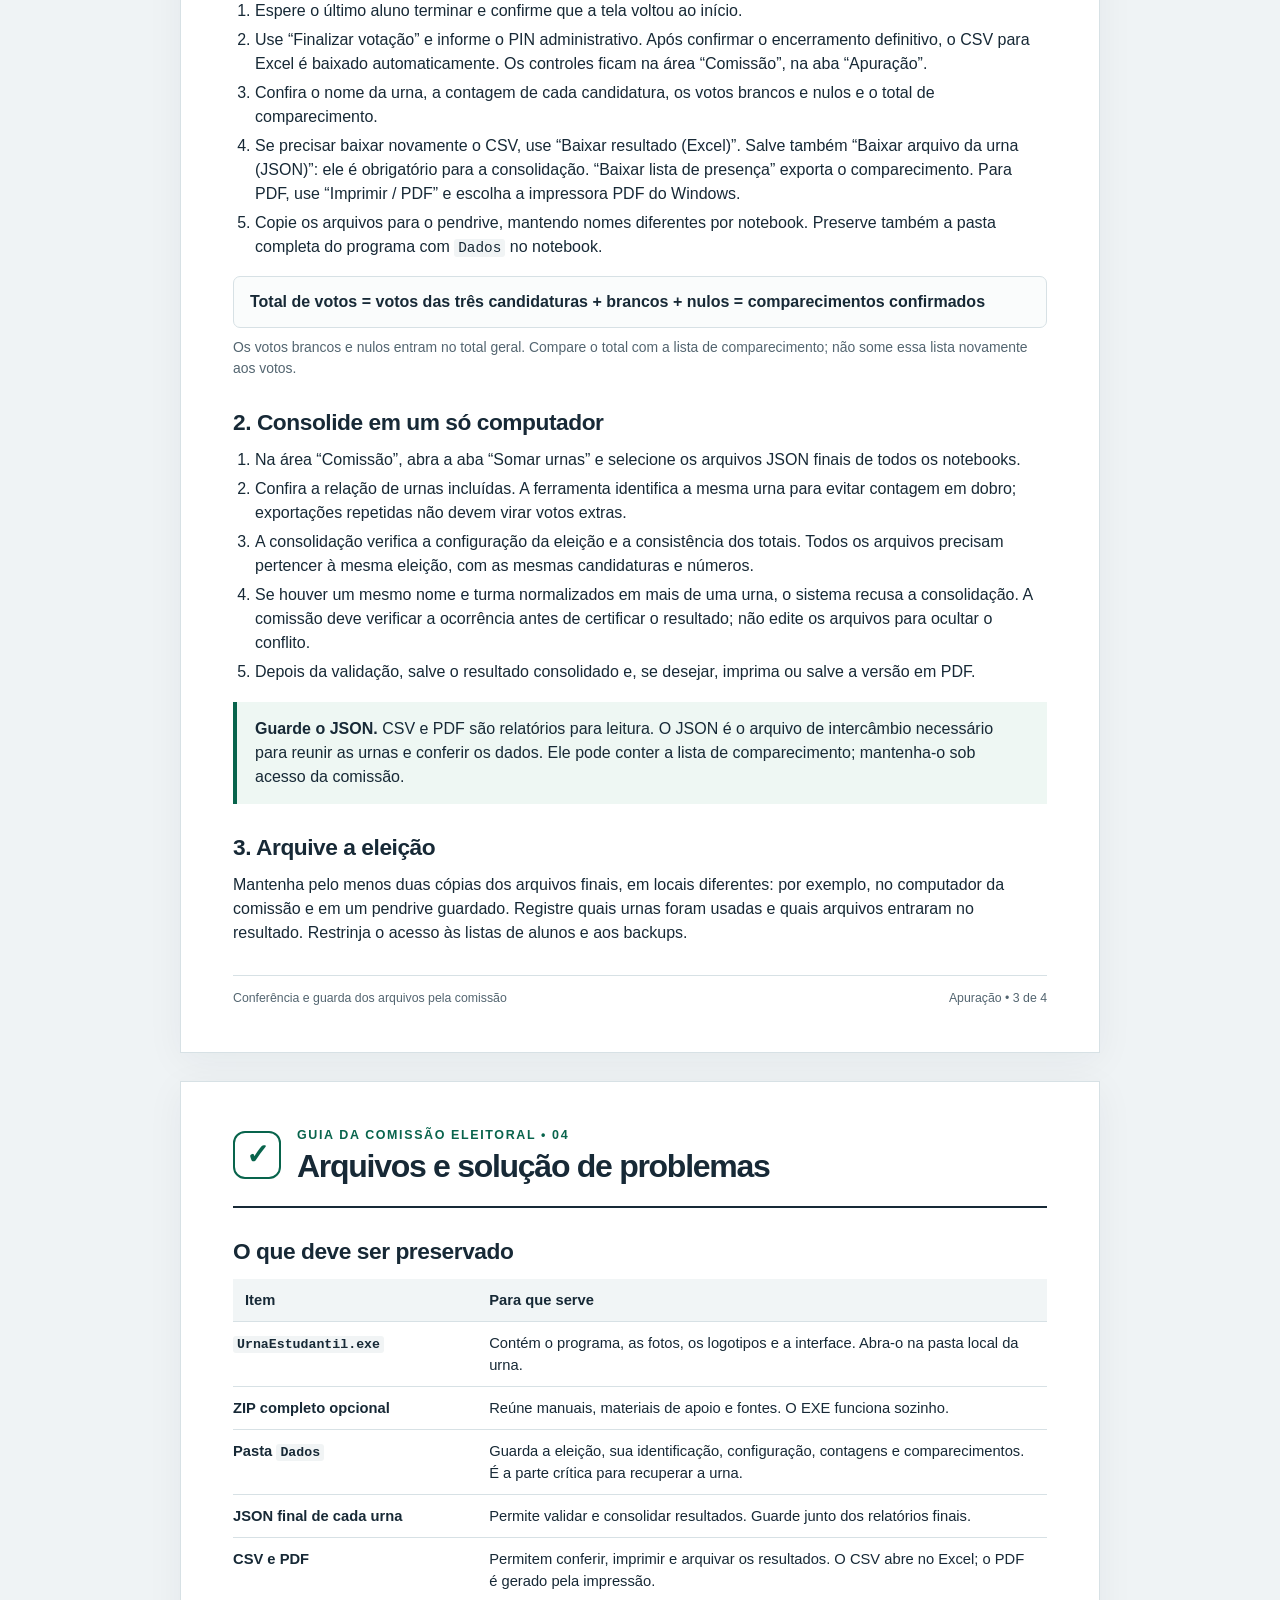
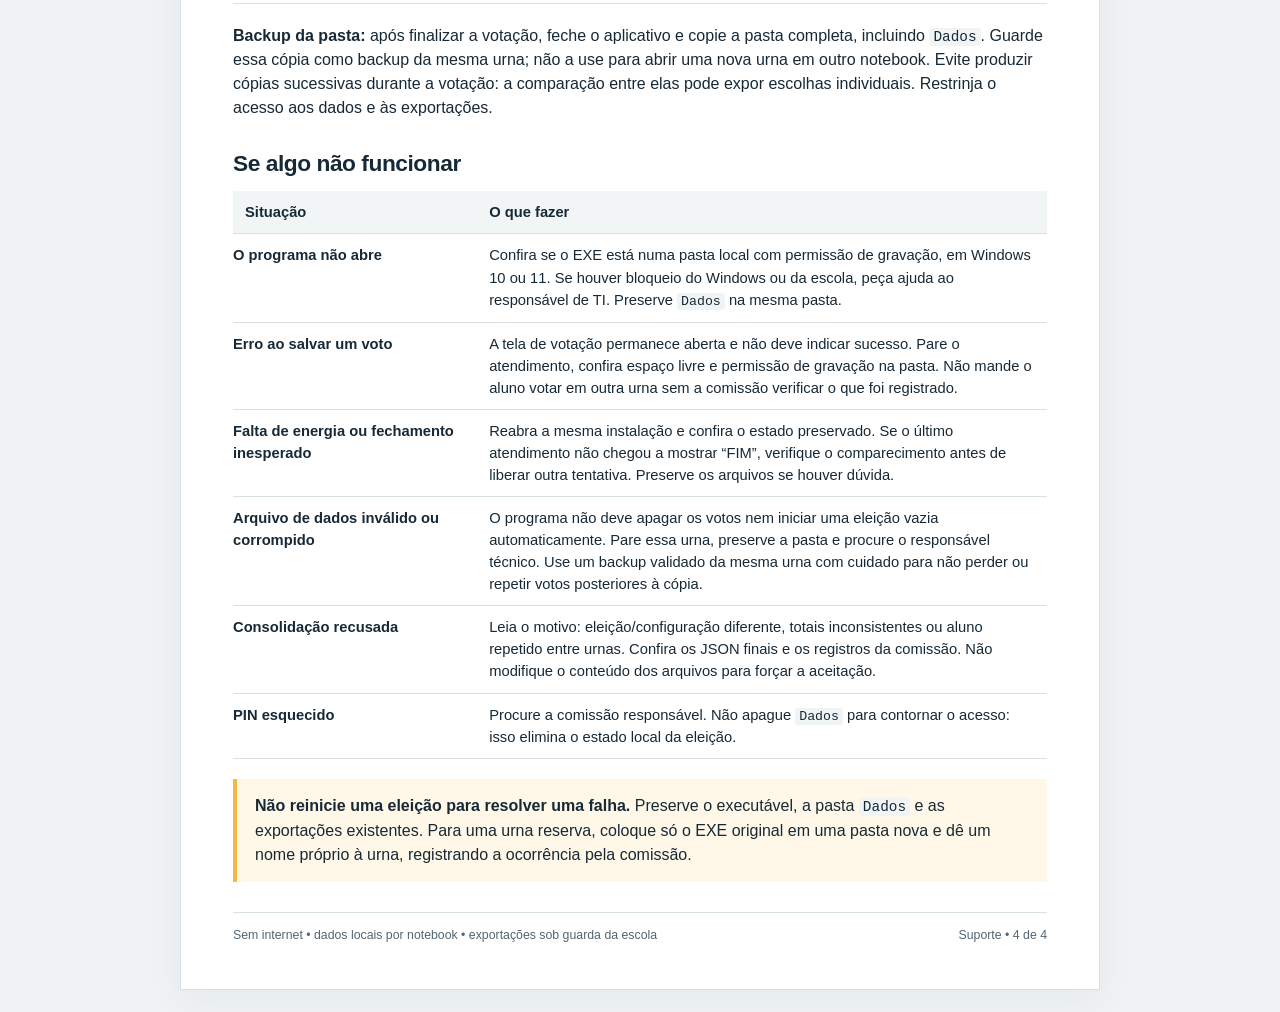
==== commit 1a4c711c: "feat: distribuir urna em executavel unico Incorpora interface, fotos e logos ao EXE, mantendo Dados " ====
--- a/docs/LEIA-ME.html
+++ b/docs/LEIA-ME.html
@@ -17,17 +17,17 @@
 <section class="page">
   <header class="heading"><div class="mark" aria-hidden="true">✓</div><div><div class="eyebrow">Guia da comissão eleitoral • 01</div><h1>Urna Estudantil</h1></div></header>
   <p class="lead">Votação presencial para três candidaturas, em notebooks com Windows 10 ou 11. O programa funciona sem internet e salva os dados no próprio computador.</p>
-  <div class="note"><p><strong>O pendrive distribui o programa. Cada notebook guarda sua própria urna.</strong> Copie a pasta do pacote para o disco local de cada notebook antes de usar. Execute <code>UrnaEstudantil.exe</code> dentro dessa pasta. O aplicativo usa o .NET Framework do Windows e os arquivos web que acompanham o pacote; mantenha todos juntos.</p></div>
+  <div class="note"><p><strong>Basta um arquivo para iniciar: <code>UrnaEstudantil.exe</code>.</strong> As fotos, os logotipos e a interface já estão incorporados. Copie o EXE para uma pasta própria no disco local de cada notebook e abra-o. A tela abre no navegador, sem internet, instalação ou extração. O programa usa o .NET Framework do Windows.</p></div>
   <h2>Preparação em seis passos</h2>
   <ol class="steps">
-    <li><strong>Copie um pacote ainda não iniciado para cada notebook.</strong><span>Use uma pasta local com permissão de gravação. Não execute a votação diretamente no pendrive e não faça uma nova urna copiando uma pasta que já foi iniciada.</span></li>
+    <li><strong>Copie apenas o executável para cada notebook.</strong><span>Crie uma pasta própria no disco local, com permissão de gravação, e copie o EXE original. No primeiro uso, ele cria <code>Dados</code> ao lado. Não leve a pasta <code>Dados</code> de outra urna nem execute a votação diretamente no pendrive.</span></li>
     <li><strong>Abra o executável e defina o PIN administrativo.</strong><span>Na primeira execução, crie um PIN com pelo menos seis dígitos. Guarde-o com a comissão e fora da vista dos alunos. O PIN é necessário para administrar e finalizar.</span></li>
     <li><strong>Identifique a eleição e esta urna.</strong><span>A escola já está configurada como “Araci Zebral Teixeira”. Dê a cada urna um nome diferente, como “Notebook 01 — sala A”. Cada instalação tem sua própria identificação e seu PIN.</span></li>
     <li><strong>Confira as três chapas e as fotos dos grupos.</strong><span>Já estão cadastradas: Conexão — 01, com Julia Oliveira (2º A); Liderança Jovem — 07, com Isabelly M (1º D); Renascer — 10, com Fernanda Santos de Souza (1º D). Todas incluem uma foto do grupo, propostas e integrantes. Preserve os zeros iniciais. Na Comissão, aba “Configuração”, confira e use “Salvar configuração”. Depois use “Exportar configuração” e, nos demais notebooks, “Importar configuração”. Isso compartilha os dados das chapas, escola e título, preservando nome da urna, PIN, identificação e votos locais.</span></li>
-    <li><strong>Organize as turmas e confira a operação.</strong><span>Atribua cada turma a um único notebook. Tenha uma lista de alunos e um responsável para conferir a identidade. Se quiser ensaiar, use uma cópia separada do pacote e reserve cópias intactas para a eleição real.</span></li>
+    <li><strong>Organize as turmas e confira a operação.</strong><span>Atribua cada turma a um único notebook. Tenha uma lista de alunos e um responsável para conferir a identidade. Se quiser ensaiar, copie o EXE para uma pasta separada. Prepare a eleição real em outra pasta, sem os dados do ensaio.</span></li>
     <li><strong>Abra a votação somente depois da conferência.</strong><span>Use “Abrir votação” quando a urna estiver pronta. A configuração passa a valer para os votos reais; mantenha os dados iguais em todas as urnas.</span></li>
   </ol>
-  <div class="note warning"><p><strong>Atenção ao copiar:</strong> a pasta <code>Dados</code> contém o estado da urna. Não a apague, mova, renomeie ou substitua durante a eleição. Não distribua uma pasta já iniciada para outro notebook: isso duplicaria a identificação da urna.</p></div>
+  <div class="note warning"><p><strong>A pasta <code>Dados</code> fica ao lado do EXE e contém o estado da urna.</strong> Não a apague, mova, renomeie ou substitua durante a eleição. Para criar outra urna, copie só o EXE. Para atualizar esta urna na mesma pasta, troque apenas o EXE e preserve <code>Dados</code>.</p></div>
   <footer class="footer"><span>Uso local e supervisionado pela escola</span><span>Preparação • 1 de 4</span></footer>
 </section>
 
@@ -90,8 +90,8 @@
   <table>
     <thead><tr><th>Item</th><th>Para que serve</th></tr></thead>
     <tbody>
-      <tr><td><code>UrnaEstudantil.exe</code></td><td>Inicia o aplicativo no Windows. Abra-o a partir da pasta local da urna.</td></tr>
-      <tr><td>Arquivos web do pacote</td><td>Formam as telas, os estilos e a lógica da interface. Mantenha a estrutura e os nomes originais.</td></tr>
+      <tr><td><code>UrnaEstudantil.exe</code></td><td>Contém o programa, as fotos, os logotipos e a interface. Abra-o na pasta local da urna.</td></tr>
+      <tr><td>ZIP completo opcional</td><td>Reúne manuais, materiais de apoio e fontes. O EXE funciona sozinho.</td></tr>
       <tr><td>Pasta <code>Dados</code></td><td>Guarda a eleição, sua identificação, configuração, contagens e comparecimentos. É a parte crítica para recuperar a urna.</td></tr>
       <tr><td>JSON final de cada urna</td><td>Permite validar e consolidar resultados. Guarde junto dos relatórios finais.</td></tr>
       <tr><td>CSV e PDF</td><td>Permitem conferir, imprimir e arquivar os resultados. O CSV abre no Excel; o PDF é gerado pela impressão.</td></tr>
@@ -102,7 +102,7 @@
   <table>
     <thead><tr><th>Situação</th><th>O que fazer</th></tr></thead>
     <tbody>
-      <tr><td>O programa não abre</td><td>Confirme que a pasta foi copiada inteira para o disco local e que está usando Windows 10 ou 11. Se o Windows ou a política da escola bloquear o executável, peça ao responsável de TI para verificar. Não remova arquivos do pacote.</td></tr>
+      <tr><td>O programa não abre</td><td>Confira se o EXE está numa pasta local com permissão de gravação, em Windows 10 ou 11. Se houver bloqueio do Windows ou da escola, peça ajuda ao responsável de TI. Preserve <code>Dados</code> na mesma pasta.</td></tr>
       <tr><td>Erro ao salvar um voto</td><td>A tela de votação permanece aberta e não deve indicar sucesso. Pare o atendimento, confira espaço livre e permissão de gravação na pasta. Não mande o aluno votar em outra urna sem a comissão verificar o que foi registrado.</td></tr>
       <tr><td>Falta de energia ou fechamento inesperado</td><td>Reabra a mesma instalação e confira o estado preservado. Se o último atendimento não chegou a mostrar “FIM”, verifique o comparecimento antes de liberar outra tentativa. Preserve os arquivos se houver dúvida.</td></tr>
       <tr><td>Arquivo de dados inválido ou corrompido</td><td>O programa não deve apagar os votos nem iniciar uma eleição vazia automaticamente. Pare essa urna, preserve a pasta e procure o responsável técnico. Use um backup validado da mesma urna com cuidado para não perder ou repetir votos posteriores à cópia.</td></tr>
@@ -110,7 +110,7 @@
       <tr><td>PIN esquecido</td><td>Procure a comissão responsável. Não apague <code>Dados</code> para contornar o acesso: isso elimina o estado local da eleição.</td></tr>
     </tbody>
   </table>
-  <div class="note warning"><p><strong>Não reinicie uma eleição para resolver uma falha.</strong> Primeiro preserve o executável, os arquivos web, a pasta <code>Dados</code> e as exportações existentes. Uma urna reserva deve receber uma cópia ainda não iniciada e um nome próprio, com registro da ocorrência pela comissão.</p></div>
+  <div class="note warning"><p><strong>Não reinicie uma eleição para resolver uma falha.</strong> Preserve o executável, a pasta <code>Dados</code> e as exportações existentes. Para uma urna reserva, coloque só o EXE original em uma pasta nova e dê um nome próprio à urna, registrando a ocorrência pela comissão.</p></div>
   <footer class="footer"><span>Sem internet • dados locais por notebook • exportações sob guarda da escola</span><span>Suporte • 4 de 4</span></footer>
 </section>
 </body>
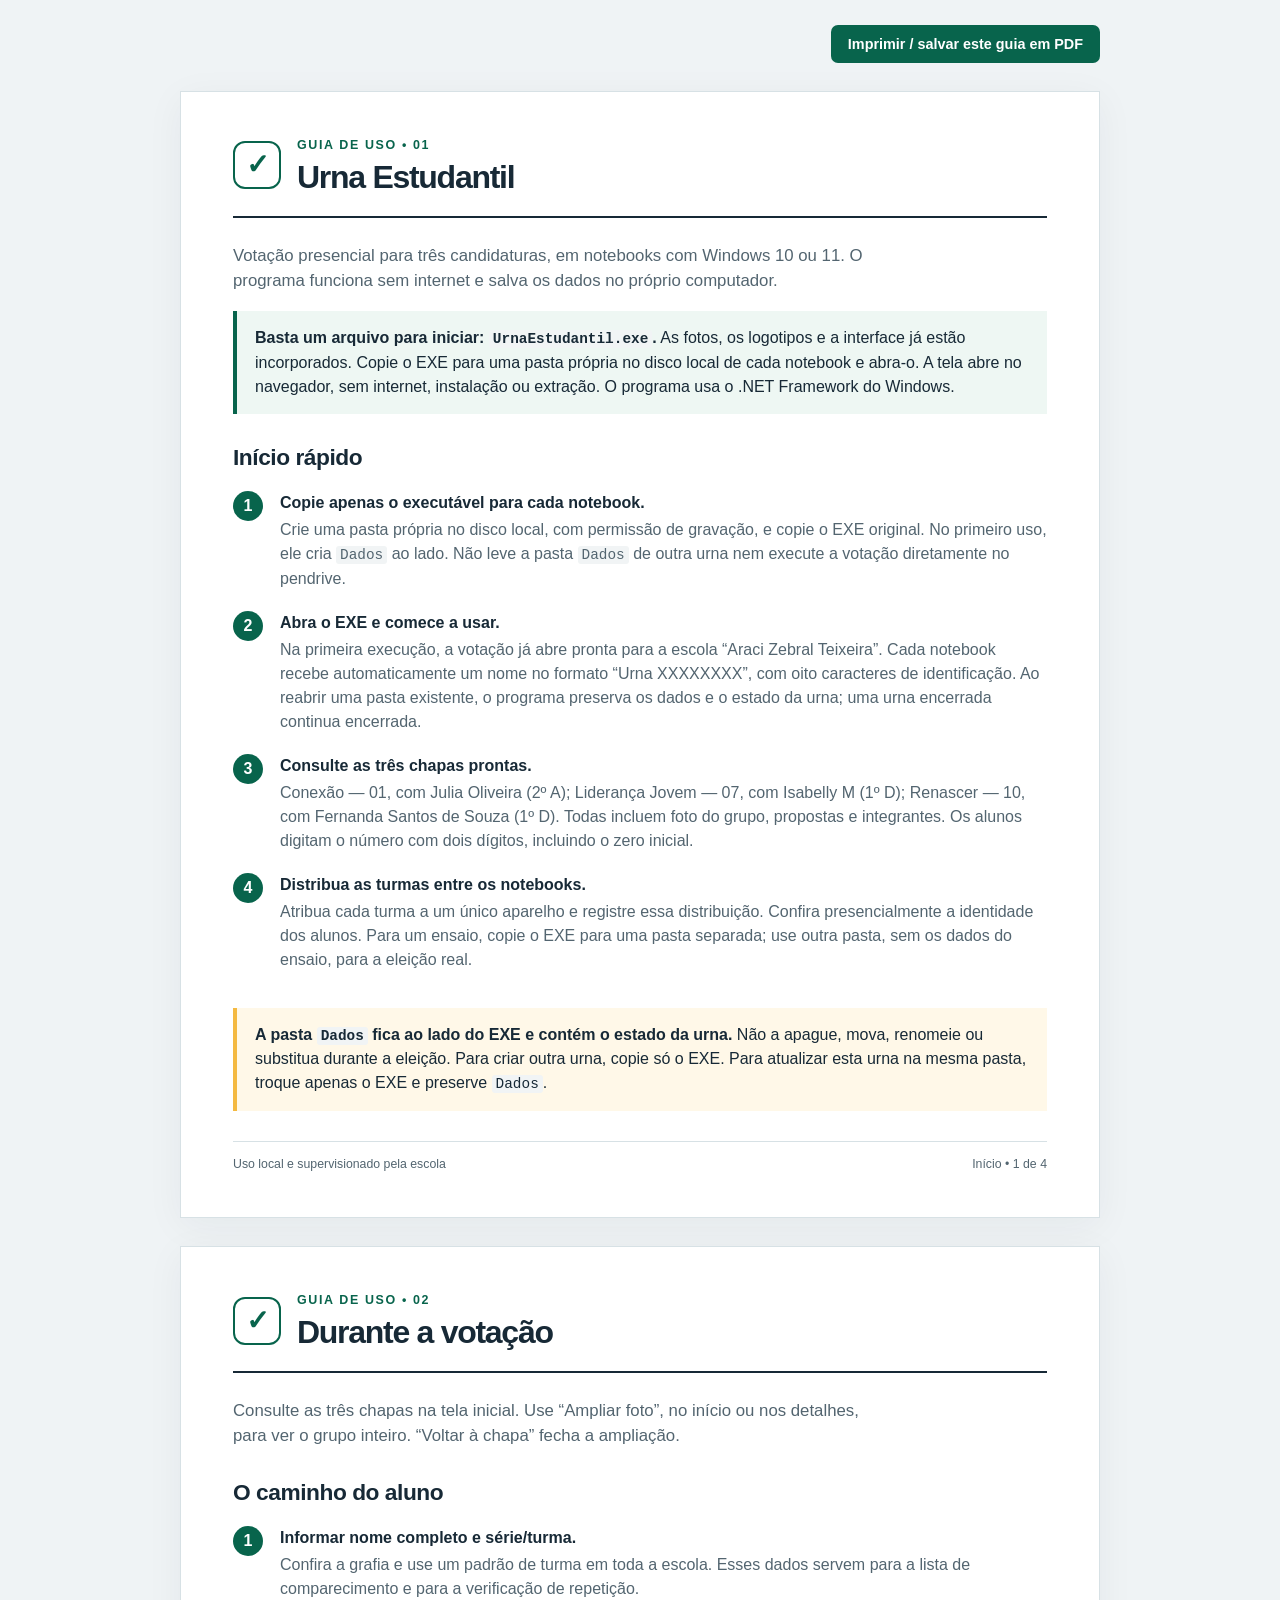
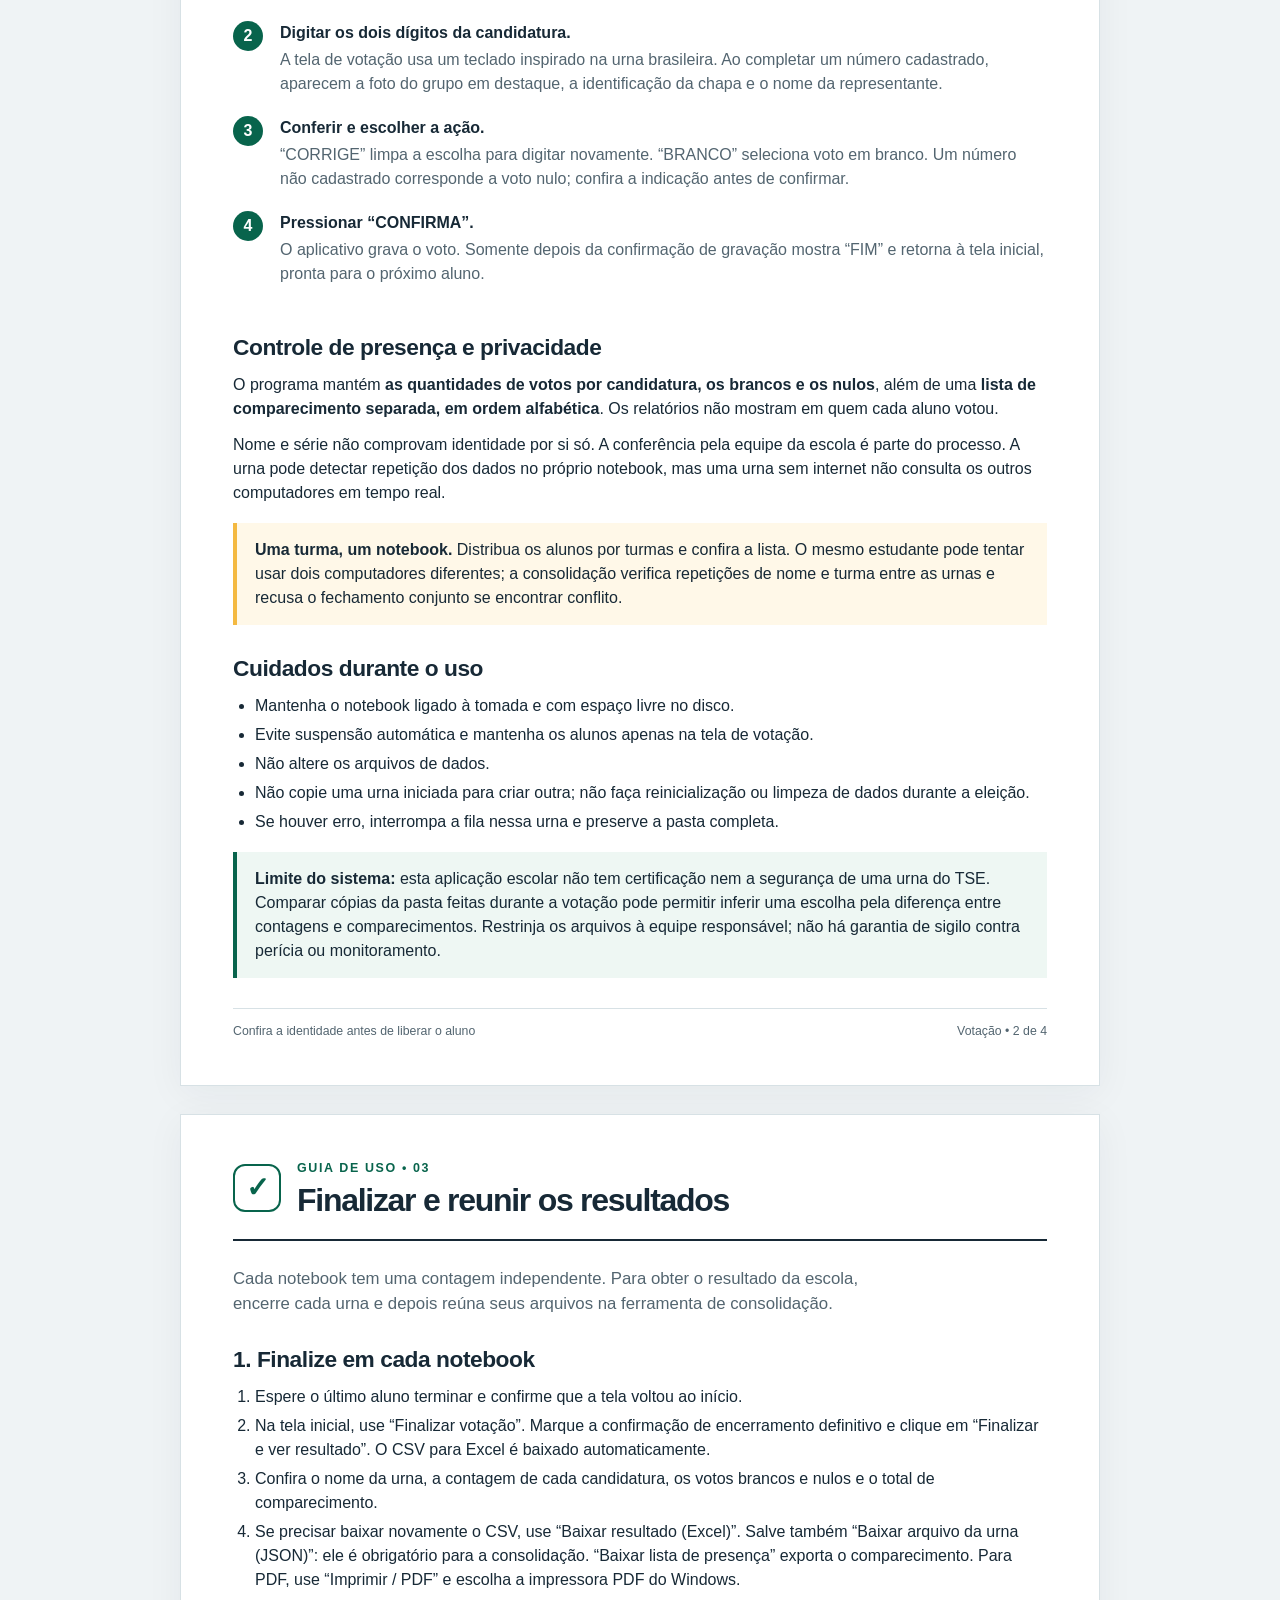
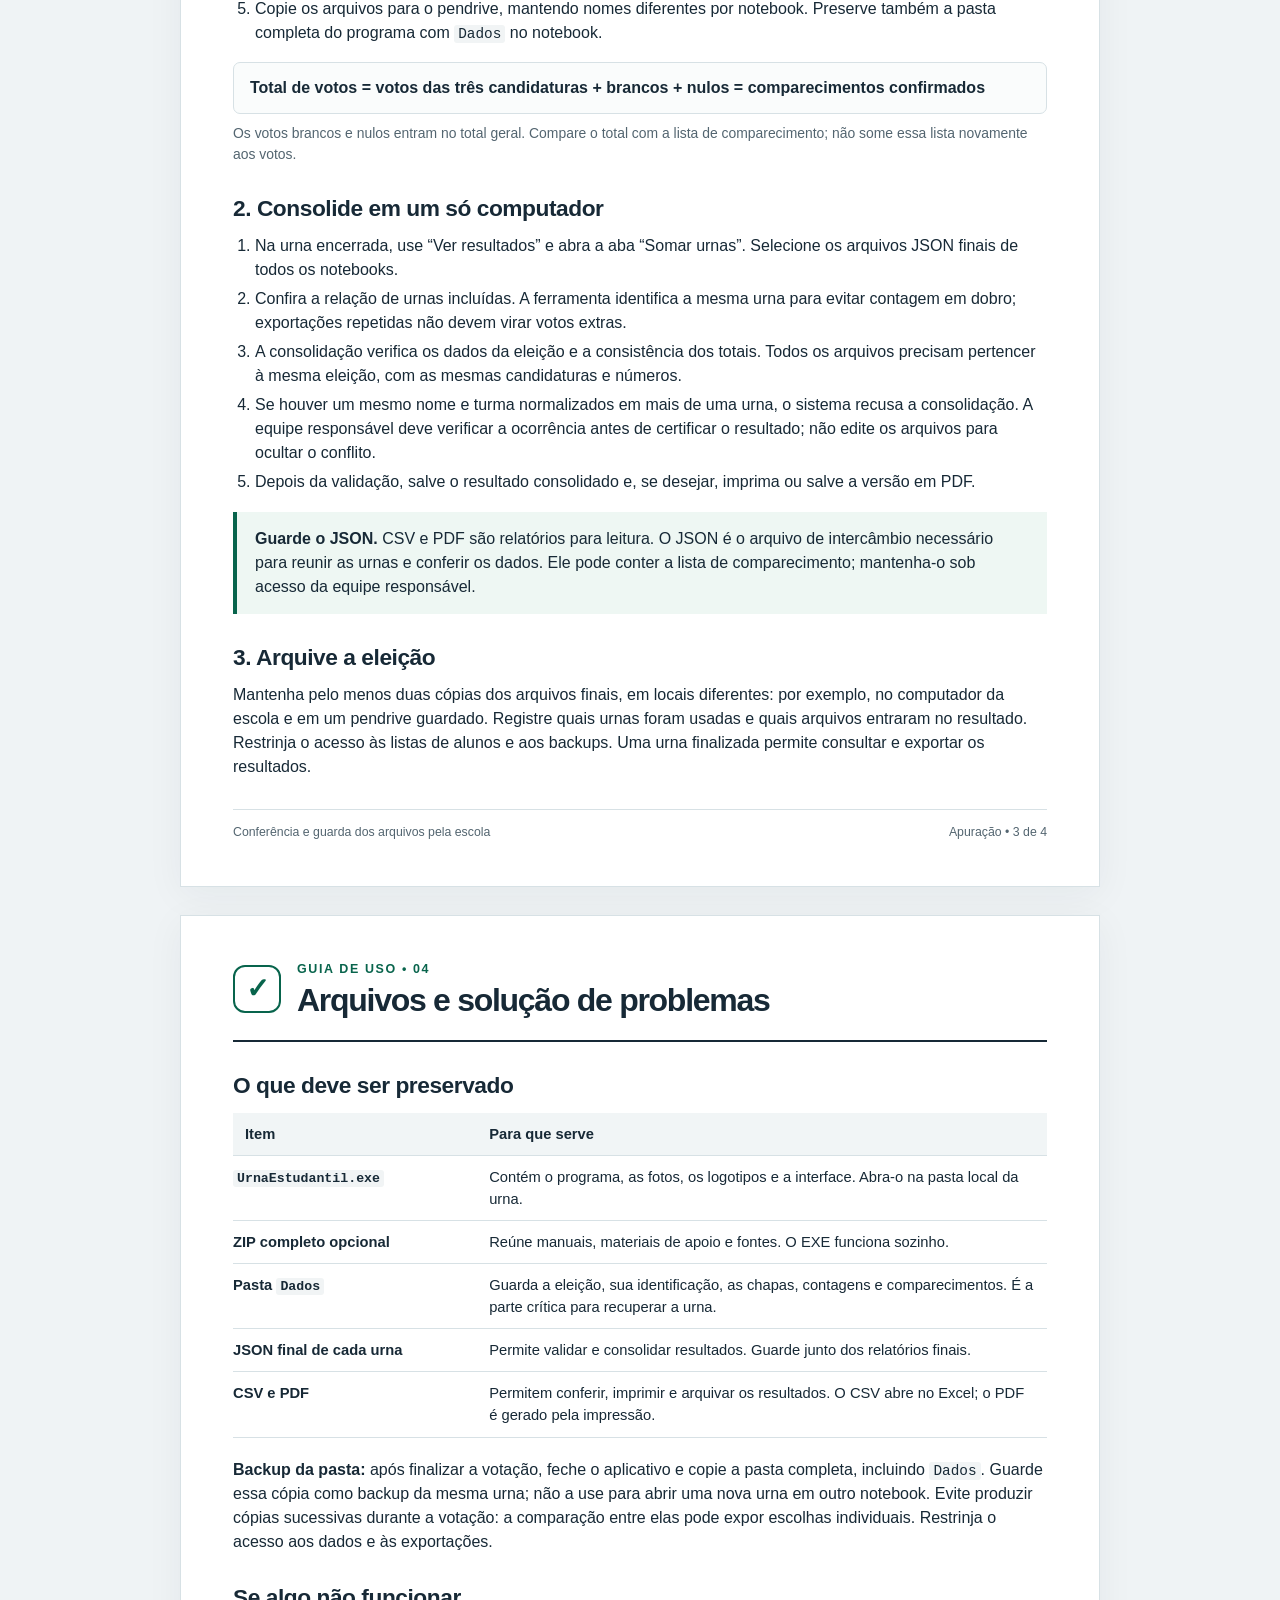
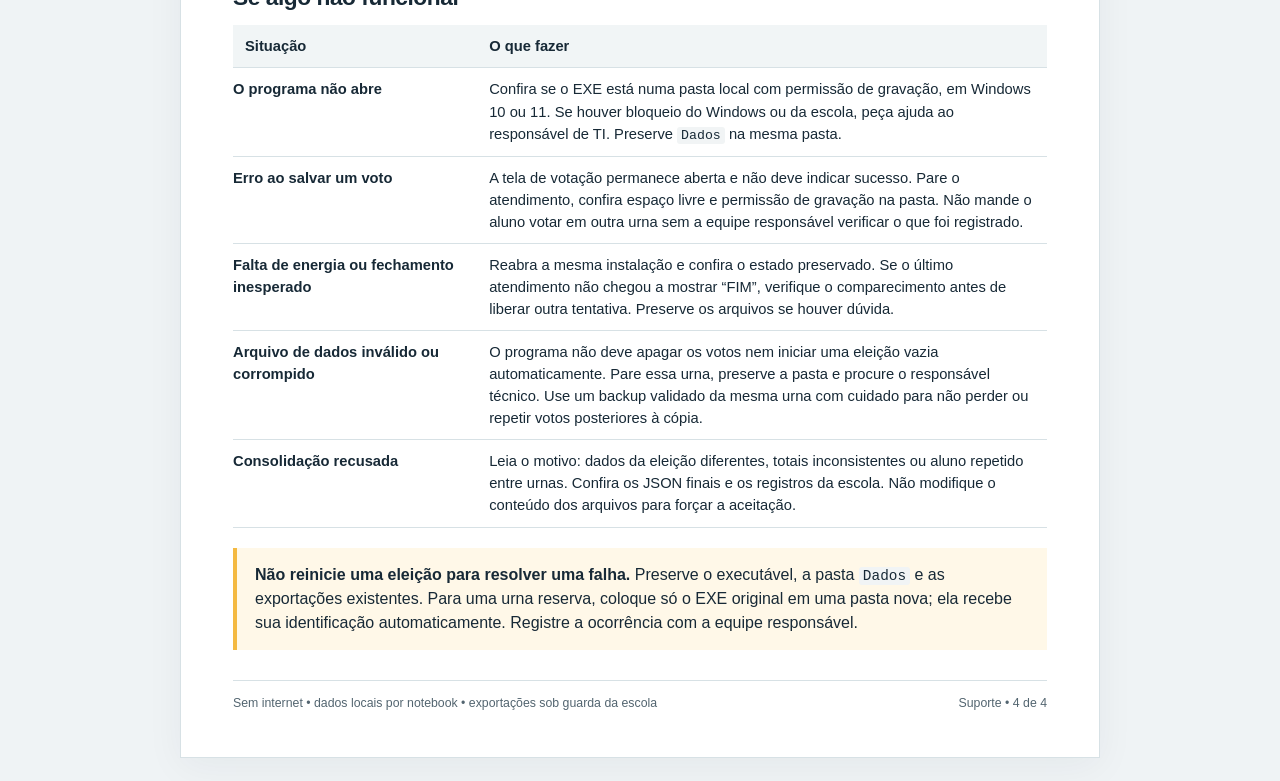
==== commit e591abe5: "feat: iniciar votacao sem comissao ou senha Remove preparacao e acesso por PIN. Novas urnas abrem pr" ====
--- a/docs/LEIA-ME.html
+++ b/docs/LEIA-ME.html
@@ -15,24 +15,22 @@
 <div class="toolbar"><button class="print" onclick="window.print()">Imprimir / salvar este guia em PDF</button></div>
 
 <section class="page">
-  <header class="heading"><div class="mark" aria-hidden="true">✓</div><div><div class="eyebrow">Guia da comissão eleitoral • 01</div><h1>Urna Estudantil</h1></div></header>
+  <header class="heading"><div class="mark" aria-hidden="true">✓</div><div><div class="eyebrow">Guia de uso • 01</div><h1>Urna Estudantil</h1></div></header>
   <p class="lead">Votação presencial para três candidaturas, em notebooks com Windows 10 ou 11. O programa funciona sem internet e salva os dados no próprio computador.</p>
   <div class="note"><p><strong>Basta um arquivo para iniciar: <code>UrnaEstudantil.exe</code>.</strong> As fotos, os logotipos e a interface já estão incorporados. Copie o EXE para uma pasta própria no disco local de cada notebook e abra-o. A tela abre no navegador, sem internet, instalação ou extração. O programa usa o .NET Framework do Windows.</p></div>
-  <h2>Preparação em seis passos</h2>
+  <h2>Início rápido</h2>
   <ol class="steps">
     <li><strong>Copie apenas o executável para cada notebook.</strong><span>Crie uma pasta própria no disco local, com permissão de gravação, e copie o EXE original. No primeiro uso, ele cria <code>Dados</code> ao lado. Não leve a pasta <code>Dados</code> de outra urna nem execute a votação diretamente no pendrive.</span></li>
-    <li><strong>Abra o executável e defina o PIN administrativo.</strong><span>Na primeira execução, crie um PIN com pelo menos seis dígitos. Guarde-o com a comissão e fora da vista dos alunos. O PIN é necessário para administrar e finalizar.</span></li>
-    <li><strong>Identifique a eleição e esta urna.</strong><span>A escola já está configurada como “Araci Zebral Teixeira”. Dê a cada urna um nome diferente, como “Notebook 01 — sala A”. Cada instalação tem sua própria identificação e seu PIN.</span></li>
-    <li><strong>Confira as três chapas e as fotos dos grupos.</strong><span>Já estão cadastradas: Conexão — 01, com Julia Oliveira (2º A); Liderança Jovem — 07, com Isabelly M (1º D); Renascer — 10, com Fernanda Santos de Souza (1º D). Todas incluem uma foto do grupo, propostas e integrantes. Preserve os zeros iniciais. Na Comissão, aba “Configuração”, confira e use “Salvar configuração”. Depois use “Exportar configuração” e, nos demais notebooks, “Importar configuração”. Isso compartilha os dados das chapas, escola e título, preservando nome da urna, PIN, identificação e votos locais.</span></li>
-    <li><strong>Organize as turmas e confira a operação.</strong><span>Atribua cada turma a um único notebook. Tenha uma lista de alunos e um responsável para conferir a identidade. Se quiser ensaiar, copie o EXE para uma pasta separada. Prepare a eleição real em outra pasta, sem os dados do ensaio.</span></li>
-    <li><strong>Abra a votação somente depois da conferência.</strong><span>Use “Abrir votação” quando a urna estiver pronta. A configuração passa a valer para os votos reais; mantenha os dados iguais em todas as urnas.</span></li>
+    <li><strong>Abra o EXE e comece a usar.</strong><span>Na primeira execução, a votação já abre pronta para a escola “Araci Zebral Teixeira”. Cada notebook recebe automaticamente um nome no formato “Urna XXXXXXXX”, com oito caracteres de identificação. Ao reabrir uma pasta existente, o programa preserva os dados e o estado da urna; uma urna encerrada continua encerrada.</span></li>
+    <li><strong>Consulte as três chapas prontas.</strong><span>Conexão — 01, com Julia Oliveira (2º A); Liderança Jovem — 07, com Isabelly M (1º D); Renascer — 10, com Fernanda Santos de Souza (1º D). Todas incluem foto do grupo, propostas e integrantes. Os alunos digitam o número com dois dígitos, incluindo o zero inicial.</span></li>
+    <li><strong>Distribua as turmas entre os notebooks.</strong><span>Atribua cada turma a um único aparelho e registre essa distribuição. Confira presencialmente a identidade dos alunos. Para um ensaio, copie o EXE para uma pasta separada; use outra pasta, sem os dados do ensaio, para a eleição real.</span></li>
   </ol>
   <div class="note warning"><p><strong>A pasta <code>Dados</code> fica ao lado do EXE e contém o estado da urna.</strong> Não a apague, mova, renomeie ou substitua durante a eleição. Para criar outra urna, copie só o EXE. Para atualizar esta urna na mesma pasta, troque apenas o EXE e preserve <code>Dados</code>.</p></div>
-  <footer class="footer"><span>Uso local e supervisionado pela escola</span><span>Preparação • 1 de 4</span></footer>
+  <footer class="footer"><span>Uso local e supervisionado pela escola</span><span>Início • 1 de 4</span></footer>
 </section>
 
 <section class="page">
-  <header class="heading"><div class="mark" aria-hidden="true">✓</div><div><div class="eyebrow">Guia da comissão eleitoral • 02</div><h1>Durante a votação</h1></div></header>
+  <header class="heading"><div class="mark" aria-hidden="true">✓</div><div><div class="eyebrow">Guia de uso • 02</div><h1>Durante a votação</h1></div></header>
   <p class="lead">Consulte as três chapas na tela inicial. Use “Ampliar foto”, no início ou nos detalhes, para ver o grupo inteiro. “Voltar à chapa” fecha a ampliação.</p>
   <h2>O caminho do aluno</h2>
   <ol class="steps">
@@ -49,21 +47,21 @@
   <ul>
     <li>Mantenha o notebook ligado à tomada e com espaço livre no disco.</li>
     <li>Evite suspensão automática e mantenha os alunos apenas na tela de votação.</li>
-    <li>Não compartilhe o PIN administrativo. Não altere os arquivos de dados.</li>
+    <li>Não altere os arquivos de dados.</li>
     <li>Não copie uma urna iniciada para criar outra; não faça reinicialização ou limpeza de dados durante a eleição.</li>
     <li>Se houver erro, interrompa a fila nessa urna e preserve a pasta completa.</li>
   </ul>
-  <div class="note"><p><strong>Limite do sistema:</strong> esta aplicação escolar não tem certificação nem a segurança de uma urna do TSE. Comparar cópias da pasta feitas durante a votação pode permitir inferir uma escolha pela diferença entre contagens e comparecimentos. Restrinja os arquivos à comissão; não há garantia de sigilo contra perícia ou monitoramento.</p></div>
+  <div class="note"><p><strong>Limite do sistema:</strong> esta aplicação escolar não tem certificação nem a segurança de uma urna do TSE. Comparar cópias da pasta feitas durante a votação pode permitir inferir uma escolha pela diferença entre contagens e comparecimentos. Restrinja os arquivos à equipe responsável; não há garantia de sigilo contra perícia ou monitoramento.</p></div>
   <footer class="footer"><span>Confira a identidade antes de liberar o aluno</span><span>Votação • 2 de 4</span></footer>
 </section>
 
 <section class="page">
-  <header class="heading"><div class="mark" aria-hidden="true">✓</div><div><div class="eyebrow">Guia da comissão eleitoral • 03</div><h1>Finalizar e reunir os resultados</h1></div></header>
+  <header class="heading"><div class="mark" aria-hidden="true">✓</div><div><div class="eyebrow">Guia de uso • 03</div><h1>Finalizar e reunir os resultados</h1></div></header>
   <p class="lead">Cada notebook tem uma contagem independente. Para obter o resultado da escola, encerre cada urna e depois reúna seus arquivos na ferramenta de consolidação.</p>
   <h2>1. Finalize em cada notebook</h2>
   <ol>
     <li>Espere o último aluno terminar e confirme que a tela voltou ao início.</li>
-    <li>Use “Finalizar votação” e informe o PIN administrativo. Após confirmar o encerramento definitivo, o CSV para Excel é baixado automaticamente. Os controles ficam na área “Comissão”, na aba “Apuração”.</li>
+    <li>Na tela inicial, use “Finalizar votação”. Marque a confirmação de encerramento definitivo e clique em “Finalizar e ver resultado”. O CSV para Excel é baixado automaticamente.</li>
     <li>Confira o nome da urna, a contagem de cada candidatura, os votos brancos e nulos e o total de comparecimento.</li>
     <li>Se precisar baixar novamente o CSV, use “Baixar resultado (Excel)”. Salve também “Baixar arquivo da urna (JSON)”: ele é obrigatório para a consolidação. “Baixar lista de presença” exporta o comparecimento. Para PDF, use “Imprimir / PDF” e escolha a impressora PDF do Windows.</li>
     <li>Copie os arquivos para o pendrive, mantendo nomes diferentes por notebook. Preserve também a pasta completa do programa com <code>Dados</code> no notebook.</li>
@@ -72,27 +70,27 @@
   <p class="small" style="margin-top:9px">Os votos brancos e nulos entram no total geral. Compare o total com a lista de comparecimento; não some essa lista novamente aos votos.</p>
   <h2>2. Consolide em um só computador</h2>
   <ol>
-    <li>Na área “Comissão”, abra a aba “Somar urnas” e selecione os arquivos JSON finais de todos os notebooks.</li>
+    <li>Na urna encerrada, use “Ver resultados” e abra a aba “Somar urnas”. Selecione os arquivos JSON finais de todos os notebooks.</li>
     <li>Confira a relação de urnas incluídas. A ferramenta identifica a mesma urna para evitar contagem em dobro; exportações repetidas não devem virar votos extras.</li>
-    <li>A consolidação verifica a configuração da eleição e a consistência dos totais. Todos os arquivos precisam pertencer à mesma eleição, com as mesmas candidaturas e números.</li>
-    <li>Se houver um mesmo nome e turma normalizados em mais de uma urna, o sistema recusa a consolidação. A comissão deve verificar a ocorrência antes de certificar o resultado; não edite os arquivos para ocultar o conflito.</li>
+    <li>A consolidação verifica os dados da eleição e a consistência dos totais. Todos os arquivos precisam pertencer à mesma eleição, com as mesmas candidaturas e números.</li>
+    <li>Se houver um mesmo nome e turma normalizados em mais de uma urna, o sistema recusa a consolidação. A equipe responsável deve verificar a ocorrência antes de certificar o resultado; não edite os arquivos para ocultar o conflito.</li>
     <li>Depois da validação, salve o resultado consolidado e, se desejar, imprima ou salve a versão em PDF.</li>
   </ol>
-  <div class="note"><p><strong>Guarde o JSON.</strong> CSV e PDF são relatórios para leitura. O JSON é o arquivo de intercâmbio necessário para reunir as urnas e conferir os dados. Ele pode conter a lista de comparecimento; mantenha-o sob acesso da comissão.</p></div>
+  <div class="note"><p><strong>Guarde o JSON.</strong> CSV e PDF são relatórios para leitura. O JSON é o arquivo de intercâmbio necessário para reunir as urnas e conferir os dados. Ele pode conter a lista de comparecimento; mantenha-o sob acesso da equipe responsável.</p></div>
   <h2>3. Arquive a eleição</h2>
-  <p>Mantenha pelo menos duas cópias dos arquivos finais, em locais diferentes: por exemplo, no computador da comissão e em um pendrive guardado. Registre quais urnas foram usadas e quais arquivos entraram no resultado. Restrinja o acesso às listas de alunos e aos backups.</p>
-  <footer class="footer"><span>Conferência e guarda dos arquivos pela comissão</span><span>Apuração • 3 de 4</span></footer>
+  <p>Mantenha pelo menos duas cópias dos arquivos finais, em locais diferentes: por exemplo, no computador da escola e em um pendrive guardado. Registre quais urnas foram usadas e quais arquivos entraram no resultado. Restrinja o acesso às listas de alunos e aos backups. Uma urna finalizada permite consultar e exportar os resultados.</p>
+  <footer class="footer"><span>Conferência e guarda dos arquivos pela escola</span><span>Apuração • 3 de 4</span></footer>
 </section>
 
 <section class="page">
-  <header class="heading"><div class="mark" aria-hidden="true">✓</div><div><div class="eyebrow">Guia da comissão eleitoral • 04</div><h1>Arquivos e solução de problemas</h1></div></header>
+  <header class="heading"><div class="mark" aria-hidden="true">✓</div><div><div class="eyebrow">Guia de uso • 04</div><h1>Arquivos e solução de problemas</h1></div></header>
   <h2>O que deve ser preservado</h2>
   <table>
     <thead><tr><th>Item</th><th>Para que serve</th></tr></thead>
     <tbody>
       <tr><td><code>UrnaEstudantil.exe</code></td><td>Contém o programa, as fotos, os logotipos e a interface. Abra-o na pasta local da urna.</td></tr>
       <tr><td>ZIP completo opcional</td><td>Reúne manuais, materiais de apoio e fontes. O EXE funciona sozinho.</td></tr>
-      <tr><td>Pasta <code>Dados</code></td><td>Guarda a eleição, sua identificação, configuração, contagens e comparecimentos. É a parte crítica para recuperar a urna.</td></tr>
+      <tr><td>Pasta <code>Dados</code></td><td>Guarda a eleição, sua identificação, as chapas, contagens e comparecimentos. É a parte crítica para recuperar a urna.</td></tr>
       <tr><td>JSON final de cada urna</td><td>Permite validar e consolidar resultados. Guarde junto dos relatórios finais.</td></tr>
       <tr><td>CSV e PDF</td><td>Permitem conferir, imprimir e arquivar os resultados. O CSV abre no Excel; o PDF é gerado pela impressão.</td></tr>
     </tbody>
@@ -103,14 +101,13 @@
     <thead><tr><th>Situação</th><th>O que fazer</th></tr></thead>
     <tbody>
       <tr><td>O programa não abre</td><td>Confira se o EXE está numa pasta local com permissão de gravação, em Windows 10 ou 11. Se houver bloqueio do Windows ou da escola, peça ajuda ao responsável de TI. Preserve <code>Dados</code> na mesma pasta.</td></tr>
-      <tr><td>Erro ao salvar um voto</td><td>A tela de votação permanece aberta e não deve indicar sucesso. Pare o atendimento, confira espaço livre e permissão de gravação na pasta. Não mande o aluno votar em outra urna sem a comissão verificar o que foi registrado.</td></tr>
+      <tr><td>Erro ao salvar um voto</td><td>A tela de votação permanece aberta e não deve indicar sucesso. Pare o atendimento, confira espaço livre e permissão de gravação na pasta. Não mande o aluno votar em outra urna sem a equipe responsável verificar o que foi registrado.</td></tr>
       <tr><td>Falta de energia ou fechamento inesperado</td><td>Reabra a mesma instalação e confira o estado preservado. Se o último atendimento não chegou a mostrar “FIM”, verifique o comparecimento antes de liberar outra tentativa. Preserve os arquivos se houver dúvida.</td></tr>
       <tr><td>Arquivo de dados inválido ou corrompido</td><td>O programa não deve apagar os votos nem iniciar uma eleição vazia automaticamente. Pare essa urna, preserve a pasta e procure o responsável técnico. Use um backup validado da mesma urna com cuidado para não perder ou repetir votos posteriores à cópia.</td></tr>
-      <tr><td>Consolidação recusada</td><td>Leia o motivo: eleição/configuração diferente, totais inconsistentes ou aluno repetido entre urnas. Confira os JSON finais e os registros da comissão. Não modifique o conteúdo dos arquivos para forçar a aceitação.</td></tr>
-      <tr><td>PIN esquecido</td><td>Procure a comissão responsável. Não apague <code>Dados</code> para contornar o acesso: isso elimina o estado local da eleição.</td></tr>
+      <tr><td>Consolidação recusada</td><td>Leia o motivo: dados da eleição diferentes, totais inconsistentes ou aluno repetido entre urnas. Confira os JSON finais e os registros da escola. Não modifique o conteúdo dos arquivos para forçar a aceitação.</td></tr>
     </tbody>
   </table>
-  <div class="note warning"><p><strong>Não reinicie uma eleição para resolver uma falha.</strong> Preserve o executável, a pasta <code>Dados</code> e as exportações existentes. Para uma urna reserva, coloque só o EXE original em uma pasta nova e dê um nome próprio à urna, registrando a ocorrência pela comissão.</p></div>
+  <div class="note warning"><p><strong>Não reinicie uma eleição para resolver uma falha.</strong> Preserve o executável, a pasta <code>Dados</code> e as exportações existentes. Para uma urna reserva, coloque só o EXE original em uma pasta nova; ela recebe sua identificação automaticamente. Registre a ocorrência com a equipe responsável.</p></div>
   <footer class="footer"><span>Sem internet • dados locais por notebook • exportações sob guarda da escola</span><span>Suporte • 4 de 4</span></footer>
 </section>
 </body>
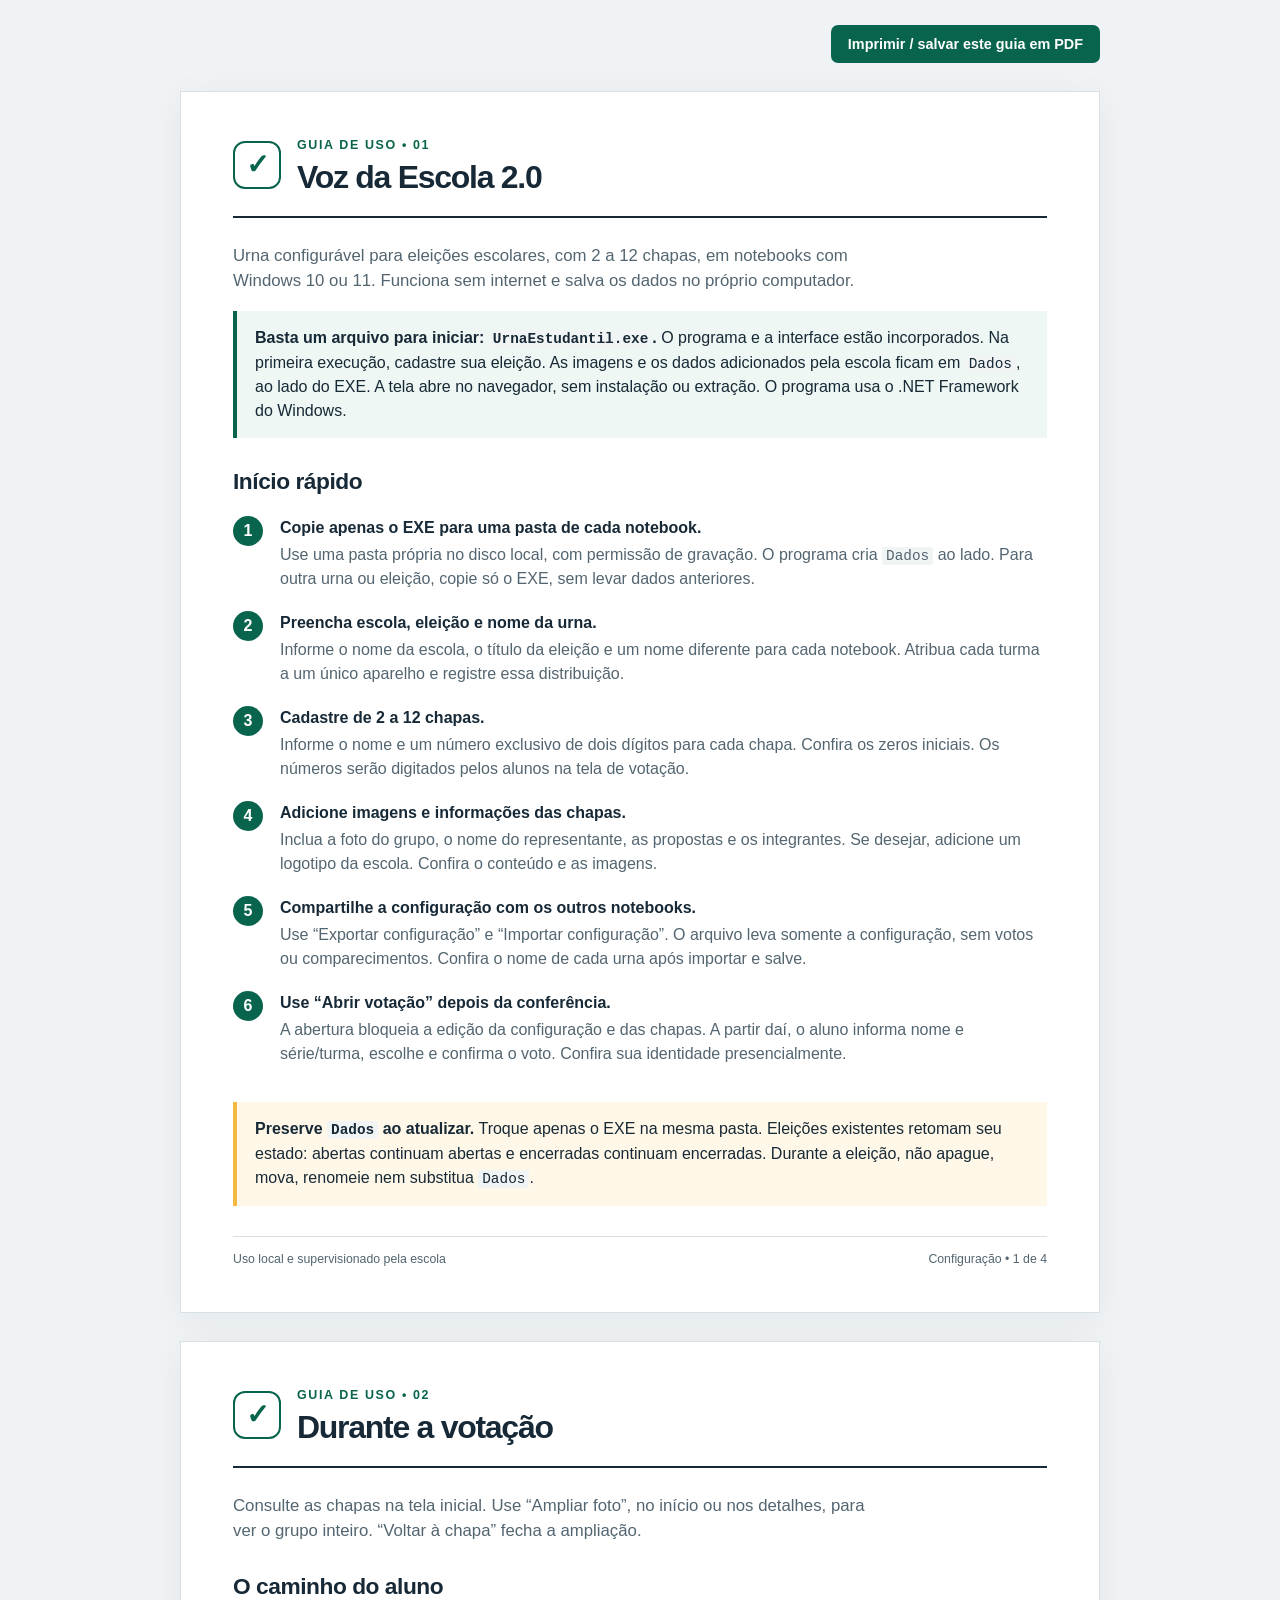
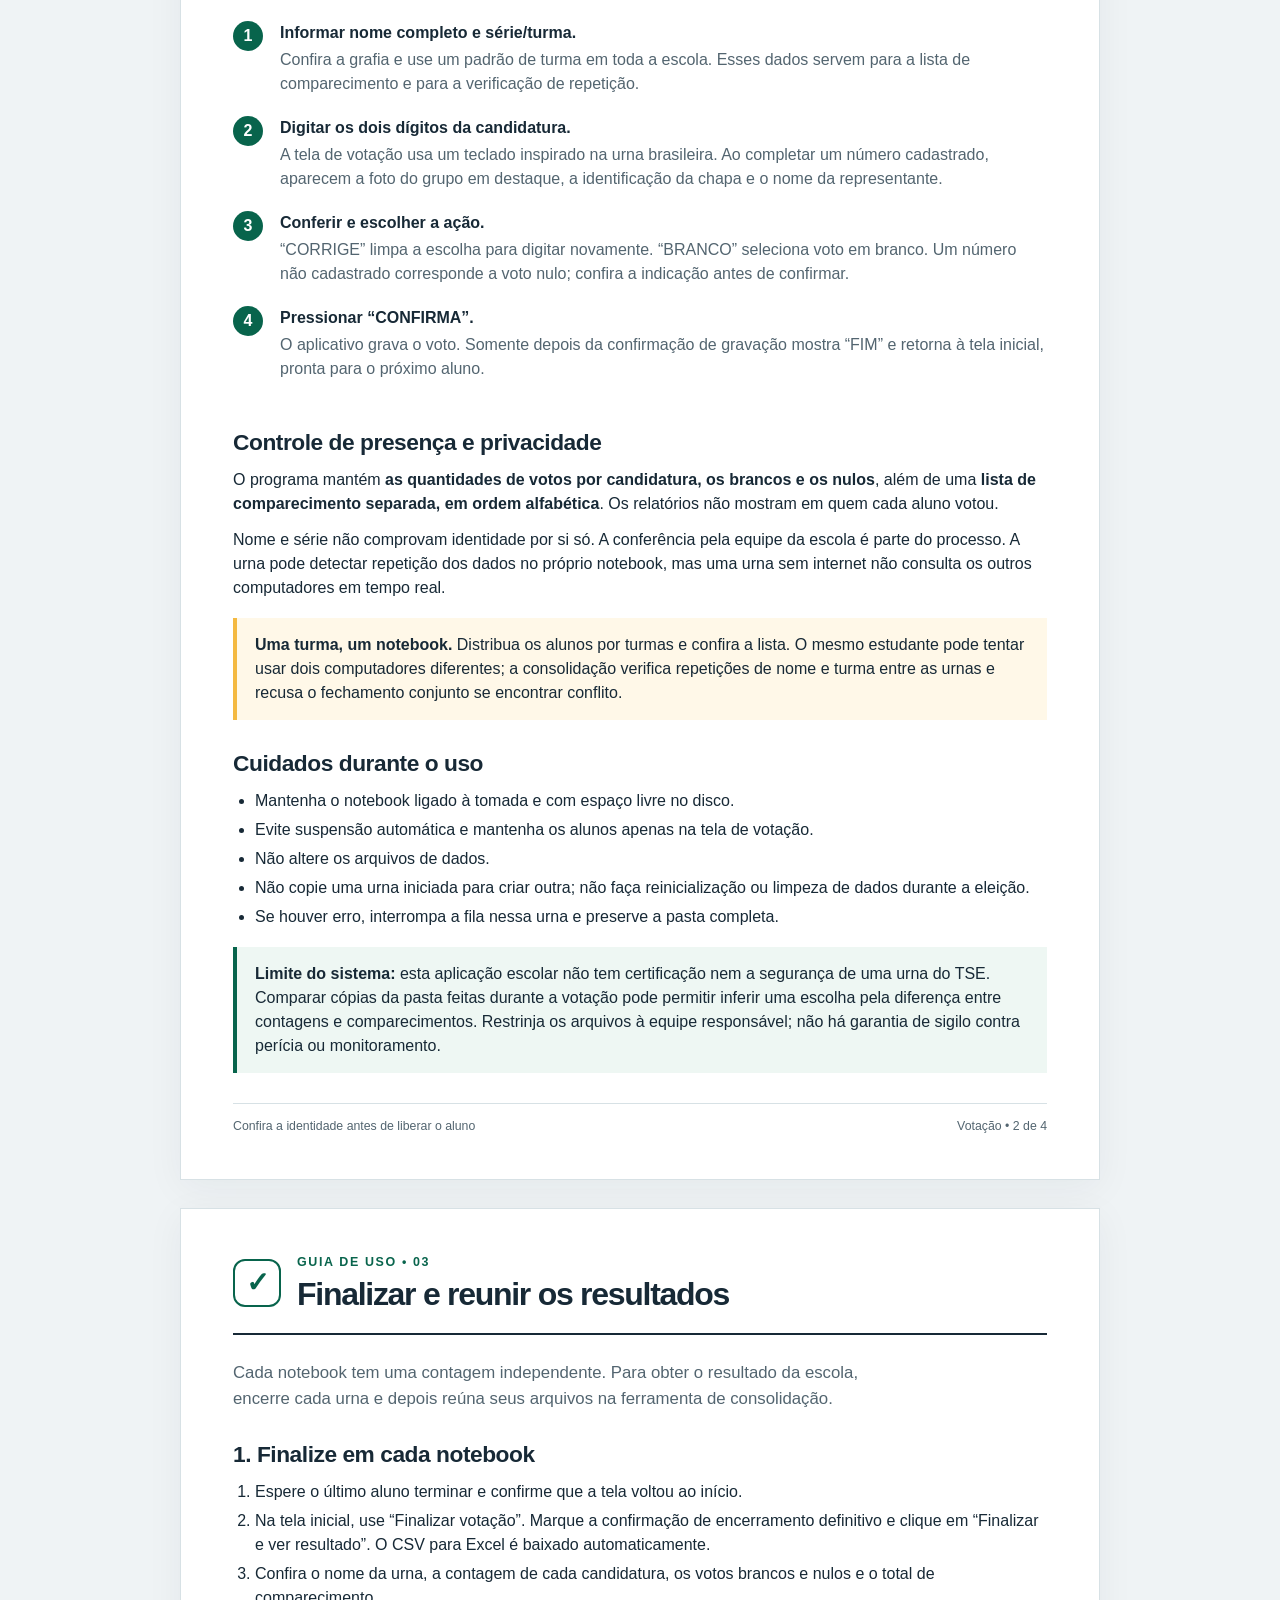
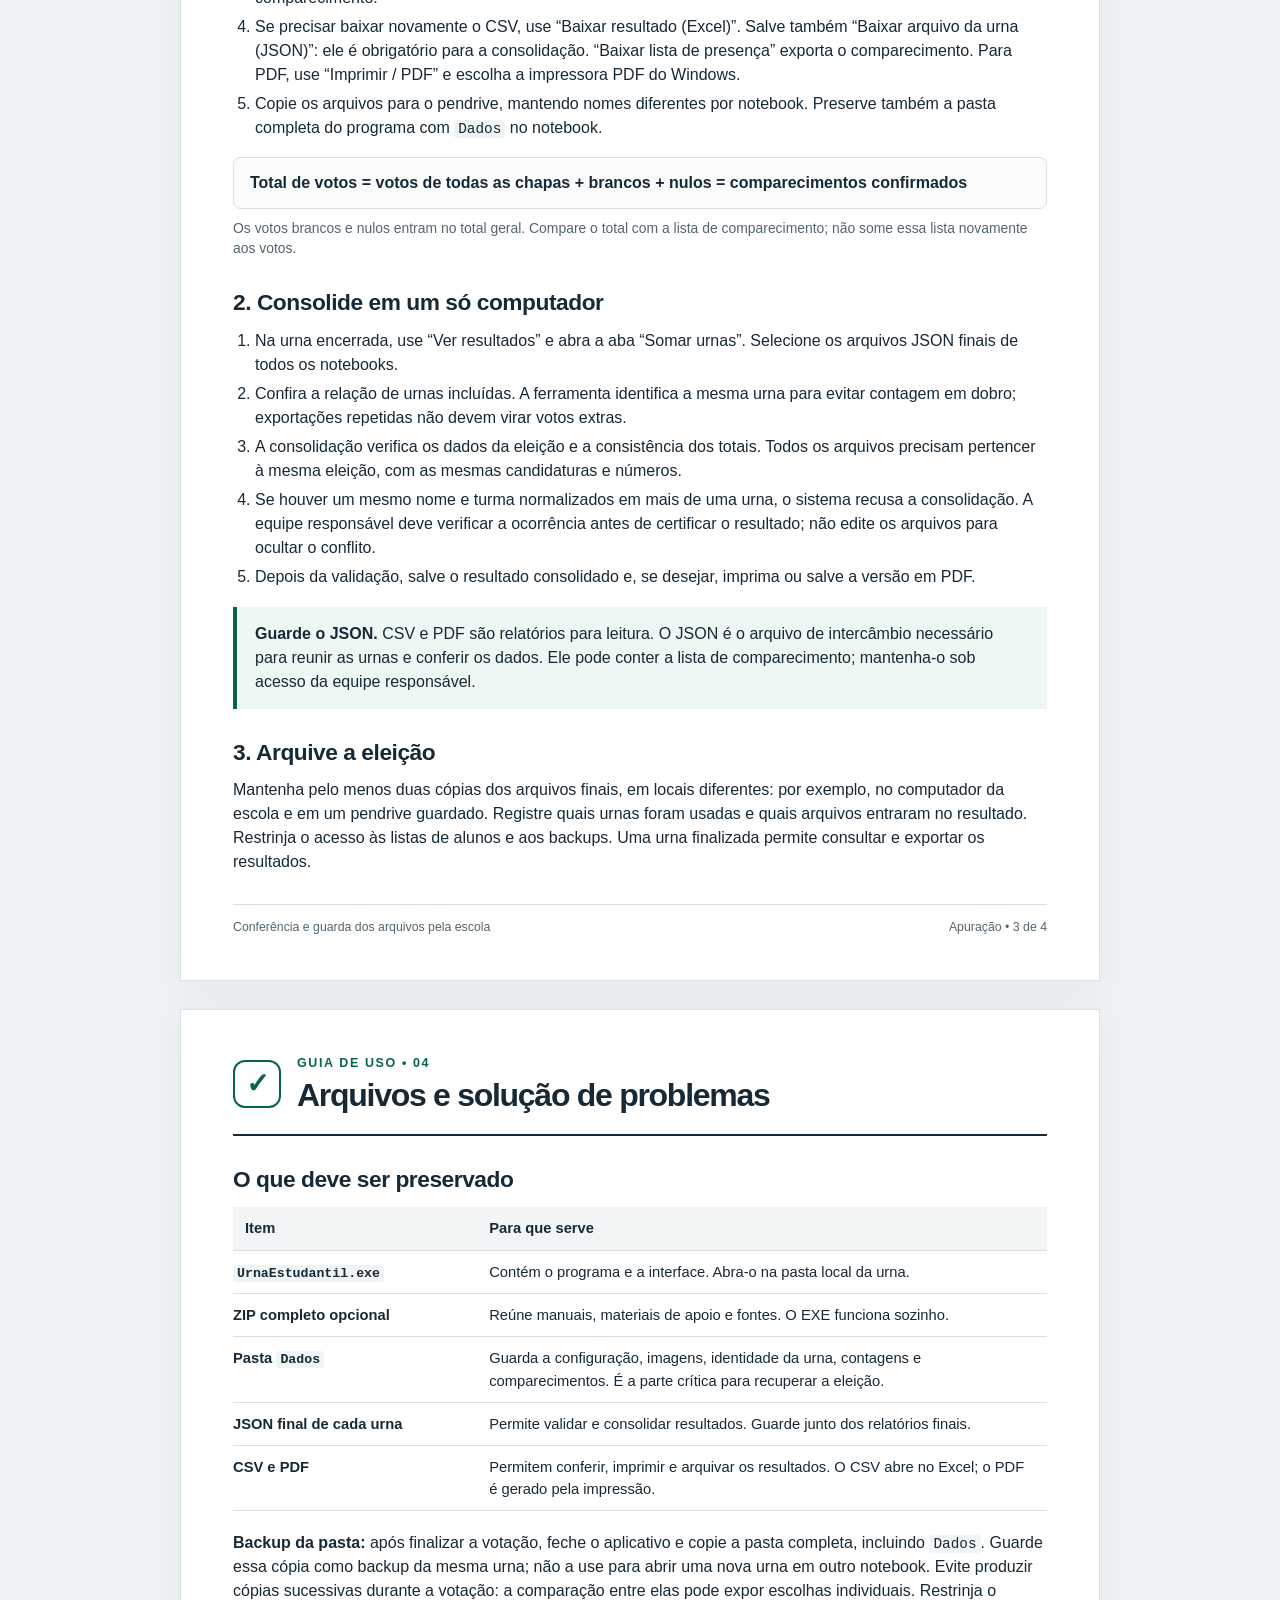
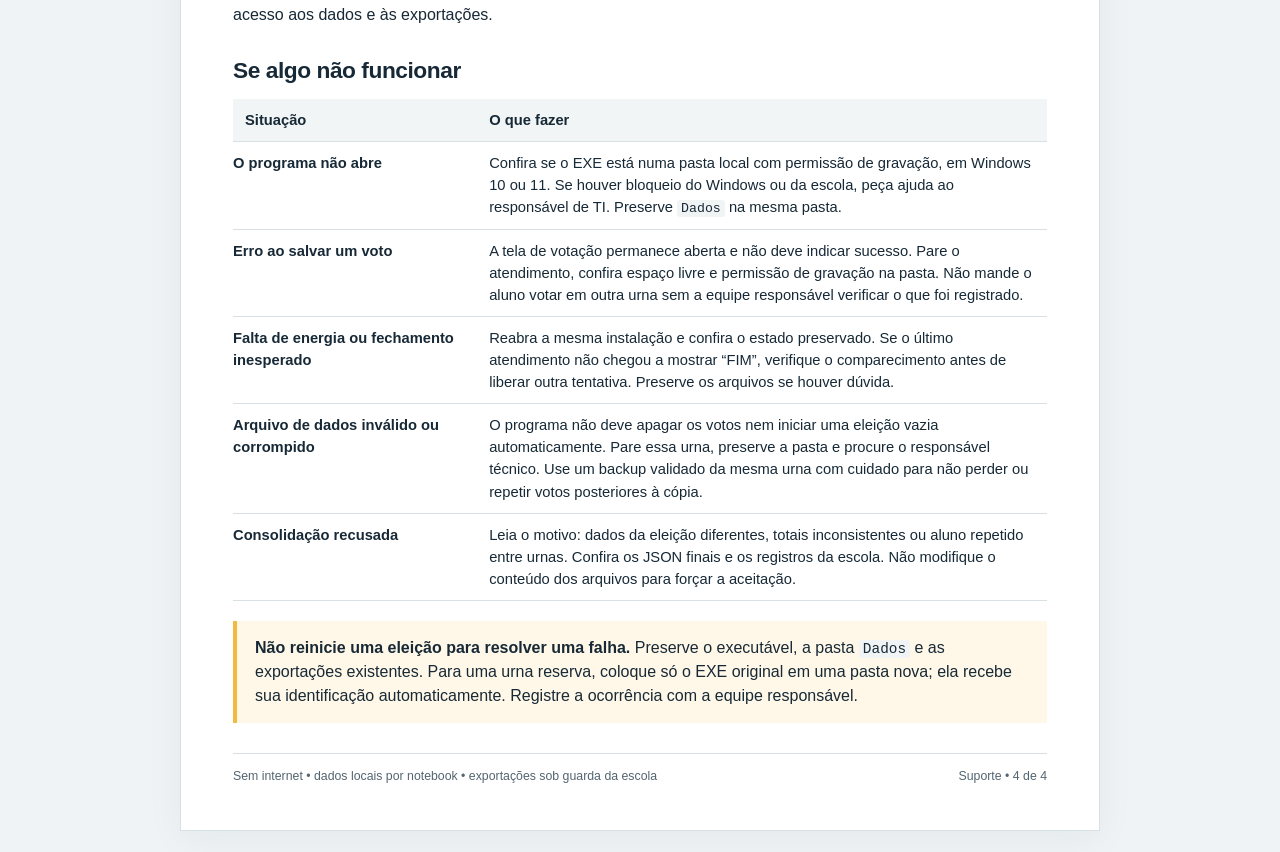
==== commit c7cbaa13: "Transforma Voz da Escola em urna configurável para escolas Adiciona editor para 2 a 12 candidaturas," ====
--- a/docs/LEIA-ME.html
+++ b/docs/LEIA-ME.html
@@ -3,7 +3,7 @@
 <head>
 <meta charset="utf-8">
 <meta name="viewport" content="width=device-width,initial-scale=1">
-<title>Guia de uso • Urna Estudantil</title>
+<title>Guia de uso • Voz da Escola 2.0</title>
 <style>
 :root{--ink:#172936;--muted:#536570;--line:#d7e1e5;--green:#08644c;--pale:#eef7f3;--gold:#f4b941;--paper:#fff;--back:#eff3f5}
 *{box-sizing:border-box}html{font-size:16px}body{margin:0;background:var(--back);color:var(--ink);font-family:Segoe UI,Arial,sans-serif;line-height:1.5}.page{max-width:920px;margin:28px auto;background:var(--paper);padding:44px 52px;box-shadow:0 8px 36px #1729360d;border:1px solid var(--line)}.eyebrow{color:var(--green);font-weight:700;font-size:.78rem;letter-spacing:.13em;text-transform:uppercase}.heading{display:flex;align-items:center;gap:16px;border-bottom:2px solid var(--ink);padding-bottom:21px;margin-bottom:25px}.mark{width:48px;height:48px;border:2px solid var(--green);border-radius:12px;display:grid;place-items:center;color:var(--green);font-size:28px;font-weight:700;flex:none}h1{font-size:2rem;line-height:1.13;letter-spacing:-.04em;margin:4px 0 0}h2{font-size:1.42rem;line-height:1.2;letter-spacing:-.02em;margin:30px 0 12px}h3{font-size:1rem;margin:19px 0 6px}p{margin:0 0 12px}.lead{font-size:1.05rem;color:var(--muted);max-width:70ch}.note{padding:15px 18px;background:var(--pale);border-left:4px solid var(--green);margin:18px 0}.warning{background:#fff8e8;border-color:var(--gold)}.note p:last-child{margin-bottom:0}.steps{list-style:none;counter-reset:step;margin:20px 0 0;padding:0}.steps li{counter-increment:step;position:relative;padding:0 0 18px 47px;margin:0 0 2px}.steps li:before{content:counter(step);position:absolute;left:0;top:0;width:30px;height:30px;border-radius:50%;background:var(--green);color:white;display:grid;place-items:center;font-weight:700}.steps strong{display:block;margin-bottom:3px}.steps span{display:block;color:var(--muted)}ul,ol{padding-left:22px;margin:8px 0 16px}li{margin:5px 0}code{font-family:Consolas,monospace;background:#f1f4f5;border-radius:3px;padding:1px 4px;font-size:.9em;overflow-wrap:anywhere}strong{font-weight:650}table{border-collapse:collapse;width:100%;font-size:.92rem;margin:14px 0 20px}th,td{text-align:left;vertical-align:top;border-bottom:1px solid var(--line);padding:10px 12px}th{background:#f1f5f6;font-weight:650}th:first-child,td:first-child{padding-left:0;width:30%}th:first-child{padding-left:12px}td:first-child{font-weight:650}.footer{display:flex;justify-content:space-between;gap:20px;margin-top:30px;padding-top:13px;border-top:1px solid var(--line);font-size:.77rem;color:var(--muted)}.formula{font-size:1rem;font-weight:650;padding:13px 16px;border:1px solid var(--line);border-radius:7px;background:#fafcfc}.toolbar{max-width:920px;margin:25px auto 0;display:flex;justify-content:flex-end}.print{font:600 .9rem Segoe UI,Arial,sans-serif;cursor:pointer;background:var(--green);color:#fff;border:0;border-radius:7px;padding:11px 17px}a{color:var(--green)}.small{font-size:.87rem;color:var(--muted)}
@@ -15,23 +15,25 @@
 <div class="toolbar"><button class="print" onclick="window.print()">Imprimir / salvar este guia em PDF</button></div>
 
 <section class="page">
-  <header class="heading"><div class="mark" aria-hidden="true">✓</div><div><div class="eyebrow">Guia de uso • 01</div><h1>Urna Estudantil</h1></div></header>
-  <p class="lead">Votação presencial para três candidaturas, em notebooks com Windows 10 ou 11. O programa funciona sem internet e salva os dados no próprio computador.</p>
-  <div class="note"><p><strong>Basta um arquivo para iniciar: <code>UrnaEstudantil.exe</code>.</strong> As fotos, os logotipos e a interface já estão incorporados. Copie o EXE para uma pasta própria no disco local de cada notebook e abra-o. A tela abre no navegador, sem internet, instalação ou extração. O programa usa o .NET Framework do Windows.</p></div>
+  <header class="heading"><div class="mark" aria-hidden="true">✓</div><div><div class="eyebrow">Guia de uso • 01</div><h1>Voz da Escola 2.0</h1></div></header>
+  <p class="lead">Urna configurável para eleições escolares, com 2 a 12 chapas, em notebooks com Windows 10 ou 11. Funciona sem internet e salva os dados no próprio computador.</p>
+  <div class="note"><p><strong>Basta um arquivo para iniciar: <code>UrnaEstudantil.exe</code>.</strong> O programa e a interface estão incorporados. Na primeira execução, cadastre sua eleição. As imagens e os dados adicionados pela escola ficam em <code>Dados</code>, ao lado do EXE. A tela abre no navegador, sem instalação ou extração. O programa usa o .NET Framework do Windows.</p></div>
   <h2>Início rápido</h2>
   <ol class="steps">
-    <li><strong>Copie apenas o executável para cada notebook.</strong><span>Crie uma pasta própria no disco local, com permissão de gravação, e copie o EXE original. No primeiro uso, ele cria <code>Dados</code> ao lado. Não leve a pasta <code>Dados</code> de outra urna nem execute a votação diretamente no pendrive.</span></li>
-    <li><strong>Abra o EXE e comece a usar.</strong><span>Na primeira execução, a votação já abre pronta para a escola “Araci Zebral Teixeira”. Cada notebook recebe automaticamente um nome no formato “Urna XXXXXXXX”, com oito caracteres de identificação. Ao reabrir uma pasta existente, o programa preserva os dados e o estado da urna; uma urna encerrada continua encerrada.</span></li>
-    <li><strong>Consulte as três chapas prontas.</strong><span>Conexão — 01, com Julia Oliveira (2º A); Liderança Jovem — 07, com Isabelly M (1º D); Renascer — 10, com Fernanda Santos de Souza (1º D). Todas incluem foto do grupo, propostas e integrantes. Os alunos digitam o número com dois dígitos, incluindo o zero inicial.</span></li>
-    <li><strong>Distribua as turmas entre os notebooks.</strong><span>Atribua cada turma a um único aparelho e registre essa distribuição. Confira presencialmente a identidade dos alunos. Para um ensaio, copie o EXE para uma pasta separada; use outra pasta, sem os dados do ensaio, para a eleição real.</span></li>
+    <li><strong>Copie apenas o EXE para uma pasta de cada notebook.</strong><span>Use uma pasta própria no disco local, com permissão de gravação. O programa cria <code>Dados</code> ao lado. Para outra urna ou eleição, copie só o EXE, sem levar dados anteriores.</span></li>
+    <li><strong>Preencha escola, eleição e nome da urna.</strong><span>Informe o nome da escola, o título da eleição e um nome diferente para cada notebook. Atribua cada turma a um único aparelho e registre essa distribuição.</span></li>
+    <li><strong>Cadastre de 2 a 12 chapas.</strong><span>Informe o nome e um número exclusivo de dois dígitos para cada chapa. Confira os zeros iniciais. Os números serão digitados pelos alunos na tela de votação.</span></li>
+    <li><strong>Adicione imagens e informações das chapas.</strong><span>Inclua a foto do grupo, o nome do representante, as propostas e os integrantes. Se desejar, adicione um logotipo da escola. Confira o conteúdo e as imagens.</span></li>
+    <li><strong>Compartilhe a configuração com os outros notebooks.</strong><span>Use “Exportar configuração” e “Importar configuração”. O arquivo leva somente a configuração, sem votos ou comparecimentos. Confira o nome de cada urna após importar e salve.</span></li>
+    <li><strong>Use “Abrir votação” depois da conferência.</strong><span>A abertura bloqueia a edição da configuração e das chapas. A partir daí, o aluno informa nome e série/turma, escolhe e confirma o voto. Confira sua identidade presencialmente.</span></li>
   </ol>
-  <div class="note warning"><p><strong>A pasta <code>Dados</code> fica ao lado do EXE e contém o estado da urna.</strong> Não a apague, mova, renomeie ou substitua durante a eleição. Para criar outra urna, copie só o EXE. Para atualizar esta urna na mesma pasta, troque apenas o EXE e preserve <code>Dados</code>.</p></div>
-  <footer class="footer"><span>Uso local e supervisionado pela escola</span><span>Início • 1 de 4</span></footer>
+  <div class="note warning"><p><strong>Preserve <code>Dados</code> ao atualizar.</strong> Troque apenas o EXE na mesma pasta. Eleições existentes retomam seu estado: abertas continuam abertas e encerradas continuam encerradas. Durante a eleição, não apague, mova, renomeie nem substitua <code>Dados</code>.</p></div>
+  <footer class="footer"><span>Uso local e supervisionado pela escola</span><span>Configuração • 1 de 4</span></footer>
 </section>
 
 <section class="page">
   <header class="heading"><div class="mark" aria-hidden="true">✓</div><div><div class="eyebrow">Guia de uso • 02</div><h1>Durante a votação</h1></div></header>
-  <p class="lead">Consulte as três chapas na tela inicial. Use “Ampliar foto”, no início ou nos detalhes, para ver o grupo inteiro. “Voltar à chapa” fecha a ampliação.</p>
+  <p class="lead">Consulte as chapas na tela inicial. Use “Ampliar foto”, no início ou nos detalhes, para ver o grupo inteiro. “Voltar à chapa” fecha a ampliação.</p>
   <h2>O caminho do aluno</h2>
   <ol class="steps">
     <li><strong>Informar nome completo e série/turma.</strong><span>Confira a grafia e use um padrão de turma em toda a escola. Esses dados servem para a lista de comparecimento e para a verificação de repetição.</span></li>
@@ -66,7 +68,7 @@
     <li>Se precisar baixar novamente o CSV, use “Baixar resultado (Excel)”. Salve também “Baixar arquivo da urna (JSON)”: ele é obrigatório para a consolidação. “Baixar lista de presença” exporta o comparecimento. Para PDF, use “Imprimir / PDF” e escolha a impressora PDF do Windows.</li>
     <li>Copie os arquivos para o pendrive, mantendo nomes diferentes por notebook. Preserve também a pasta completa do programa com <code>Dados</code> no notebook.</li>
   </ol>
-  <div class="formula">Total de votos = votos das três candidaturas + brancos + nulos = comparecimentos confirmados</div>
+  <div class="formula">Total de votos = votos de todas as chapas + brancos + nulos = comparecimentos confirmados</div>
   <p class="small" style="margin-top:9px">Os votos brancos e nulos entram no total geral. Compare o total com a lista de comparecimento; não some essa lista novamente aos votos.</p>
   <h2>2. Consolide em um só computador</h2>
   <ol>
@@ -88,9 +90,9 @@
   <table>
     <thead><tr><th>Item</th><th>Para que serve</th></tr></thead>
     <tbody>
-      <tr><td><code>UrnaEstudantil.exe</code></td><td>Contém o programa, as fotos, os logotipos e a interface. Abra-o na pasta local da urna.</td></tr>
+      <tr><td><code>UrnaEstudantil.exe</code></td><td>Contém o programa e a interface. Abra-o na pasta local da urna.</td></tr>
       <tr><td>ZIP completo opcional</td><td>Reúne manuais, materiais de apoio e fontes. O EXE funciona sozinho.</td></tr>
-      <tr><td>Pasta <code>Dados</code></td><td>Guarda a eleição, sua identificação, as chapas, contagens e comparecimentos. É a parte crítica para recuperar a urna.</td></tr>
+      <tr><td>Pasta <code>Dados</code></td><td>Guarda a configuração, imagens, identidade da urna, contagens e comparecimentos. É a parte crítica para recuperar a eleição.</td></tr>
       <tr><td>JSON final de cada urna</td><td>Permite validar e consolidar resultados. Guarde junto dos relatórios finais.</td></tr>
       <tr><td>CSV e PDF</td><td>Permitem conferir, imprimir e arquivar os resultados. O CSV abre no Excel; o PDF é gerado pela impressão.</td></tr>
     </tbody>
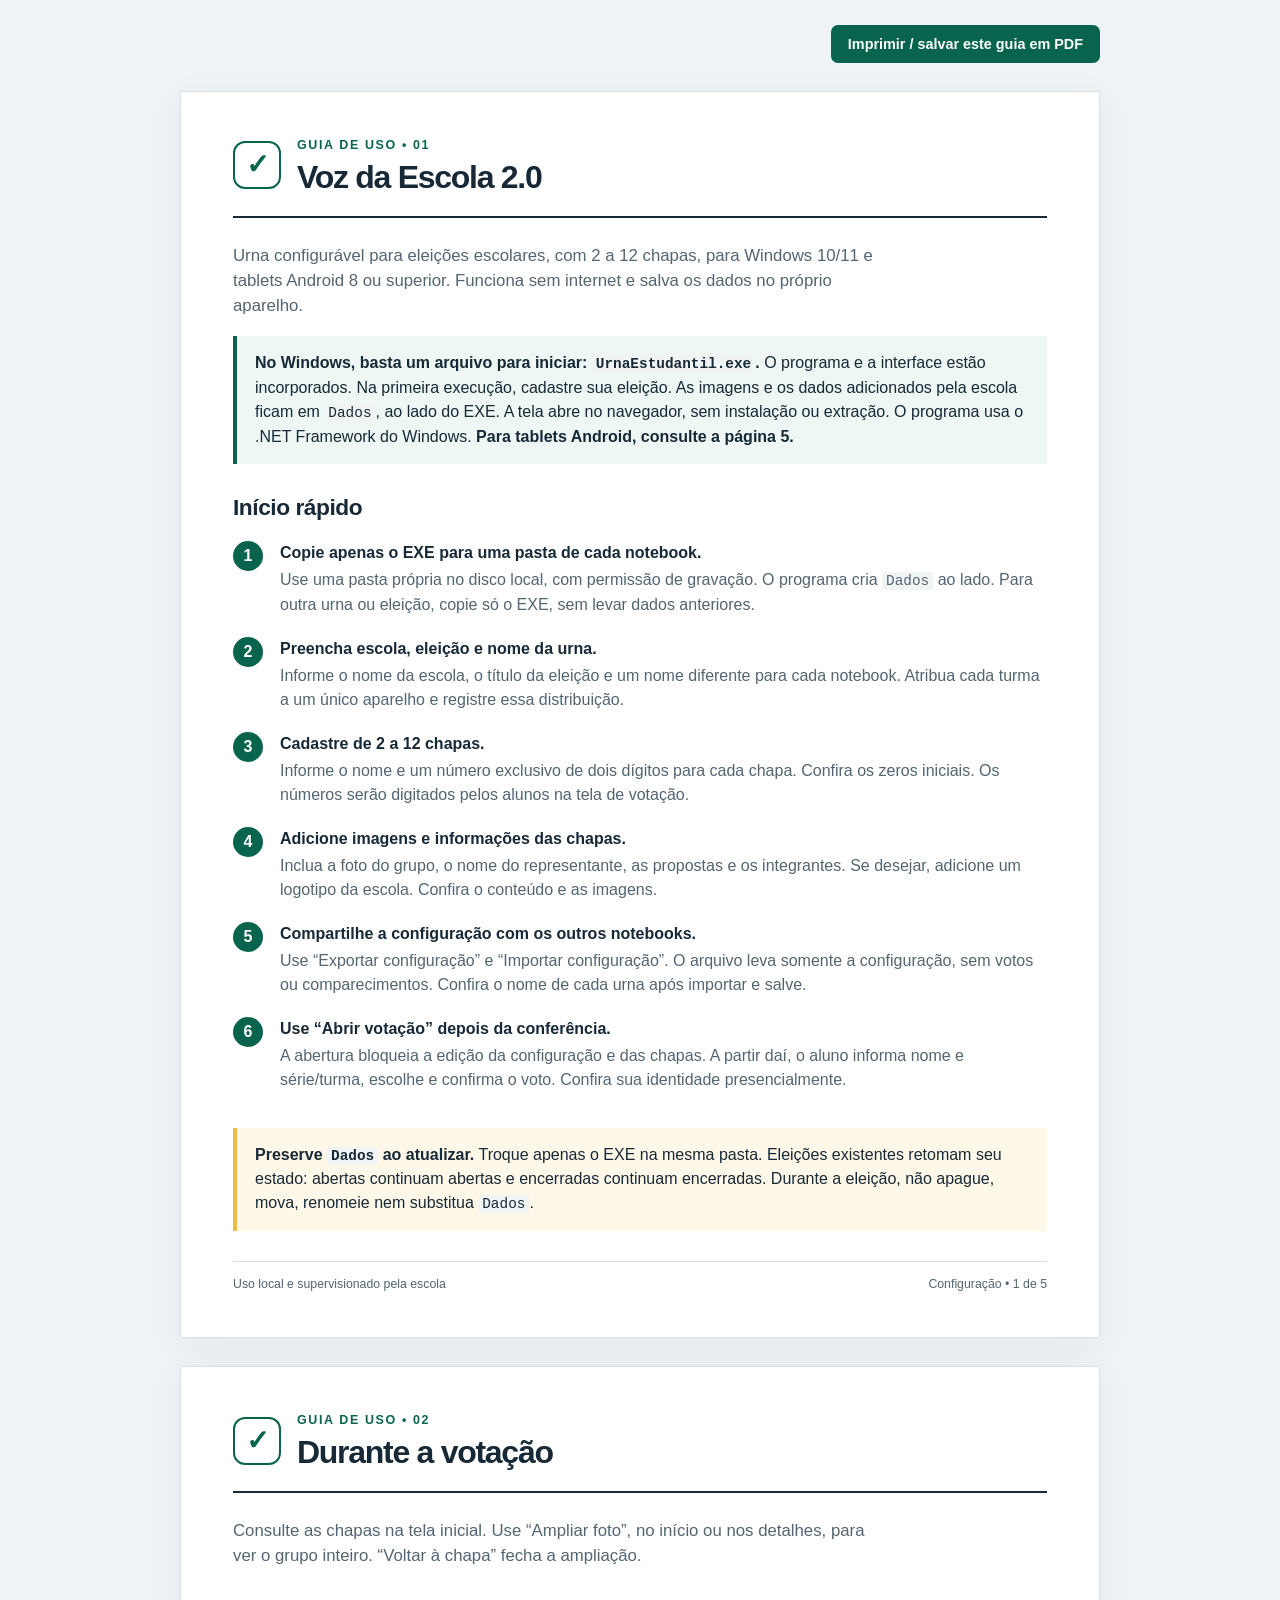
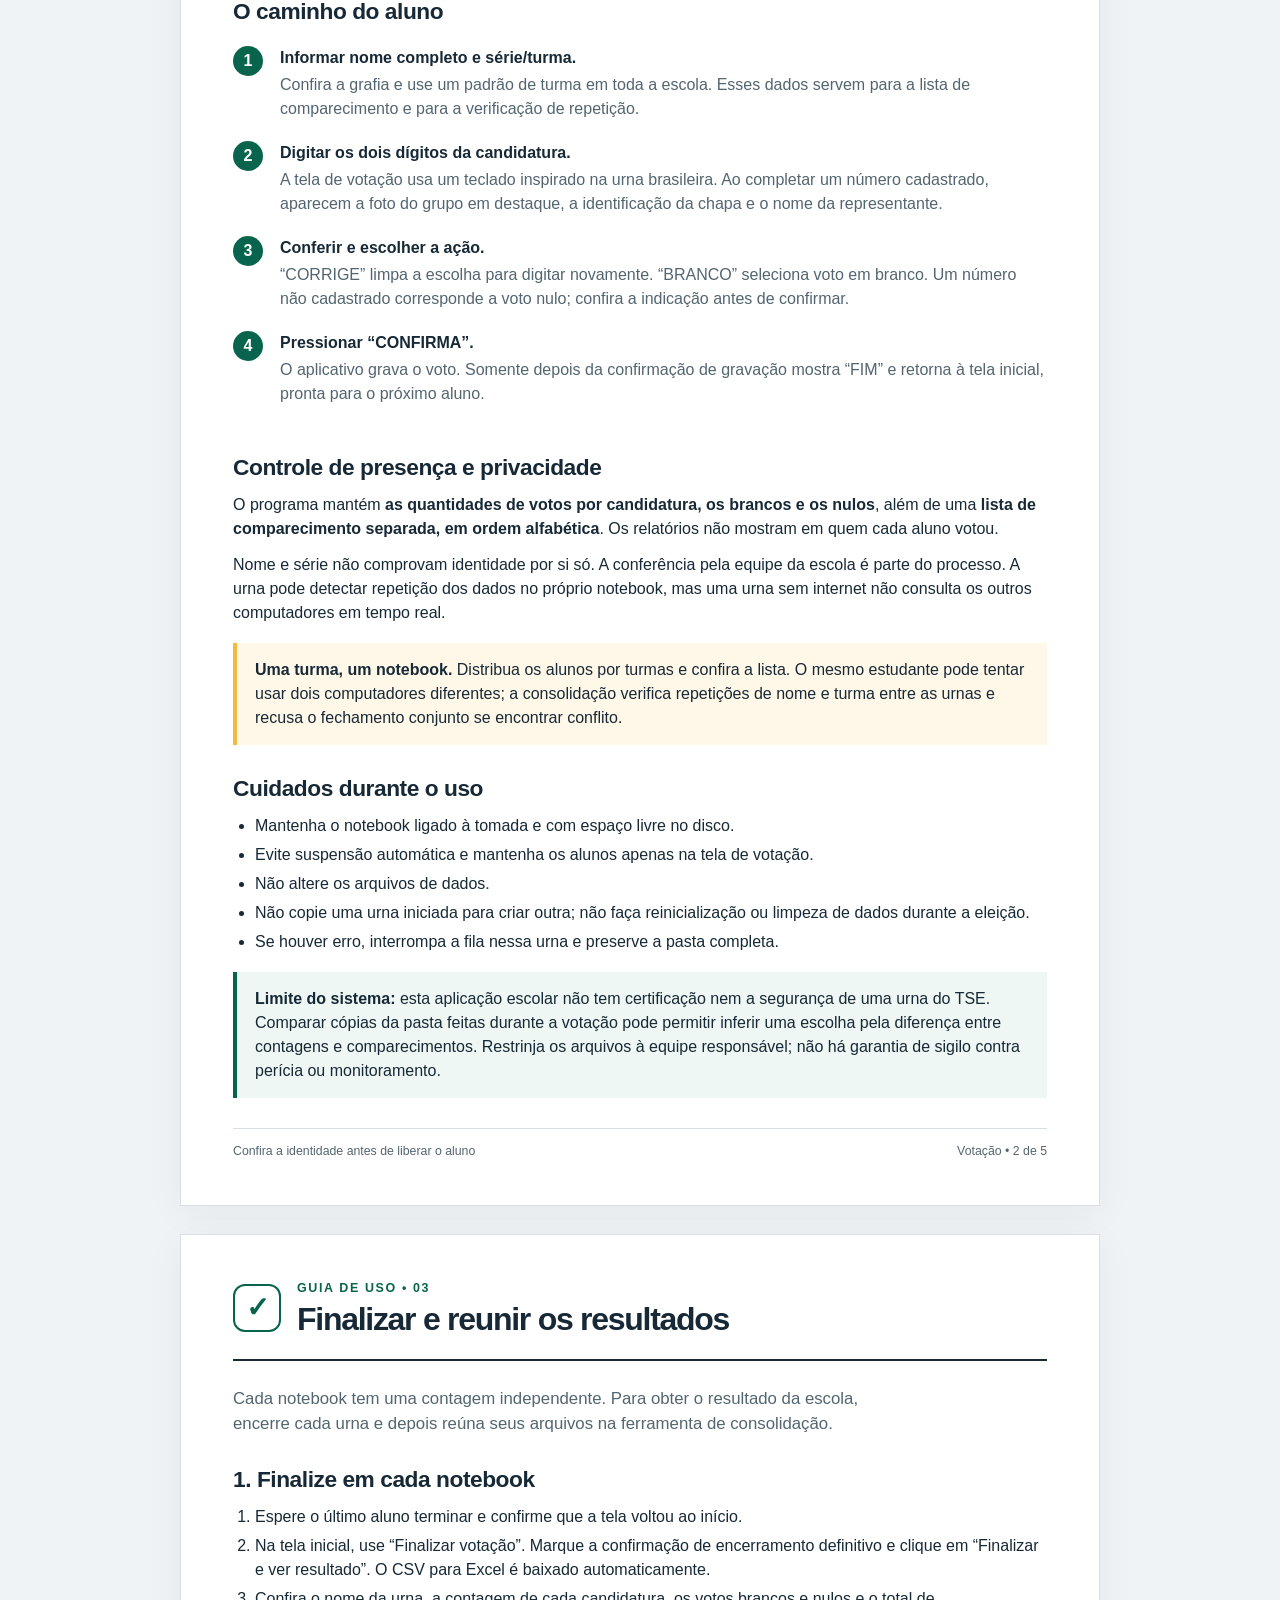
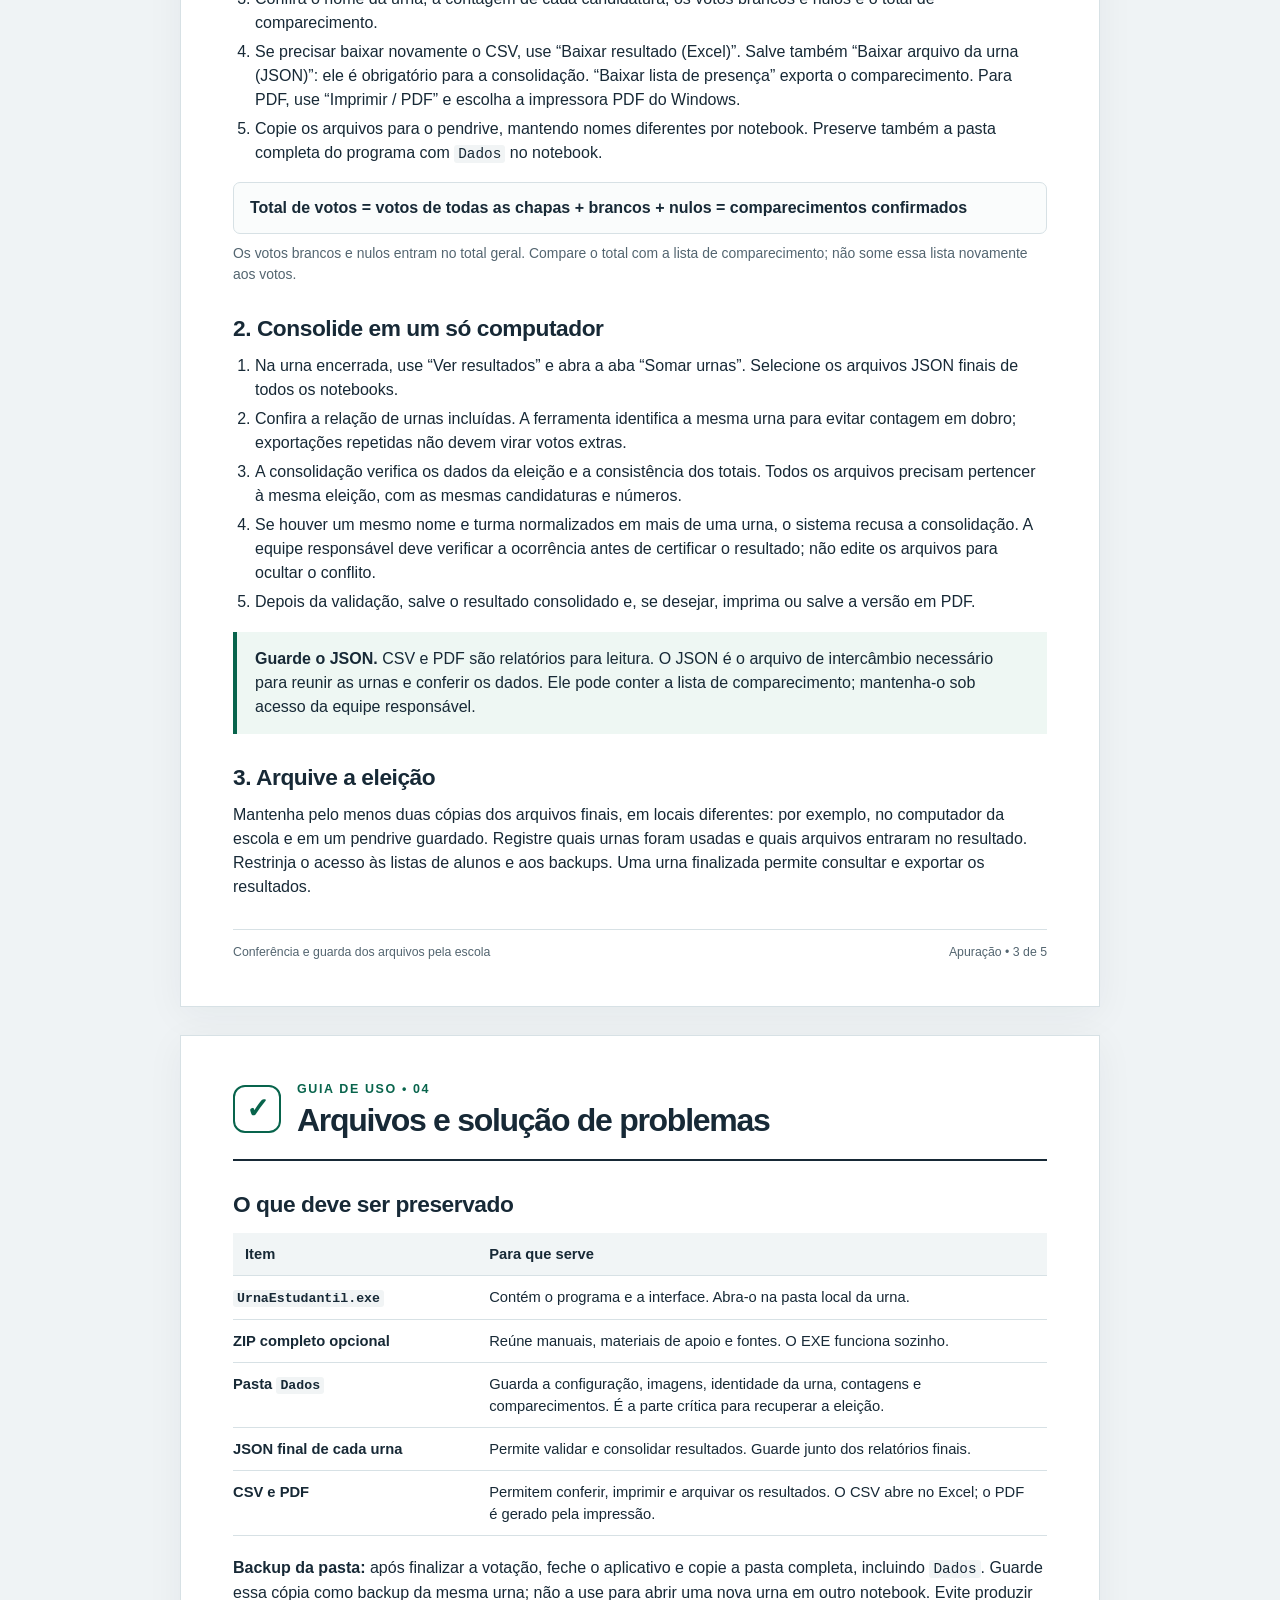
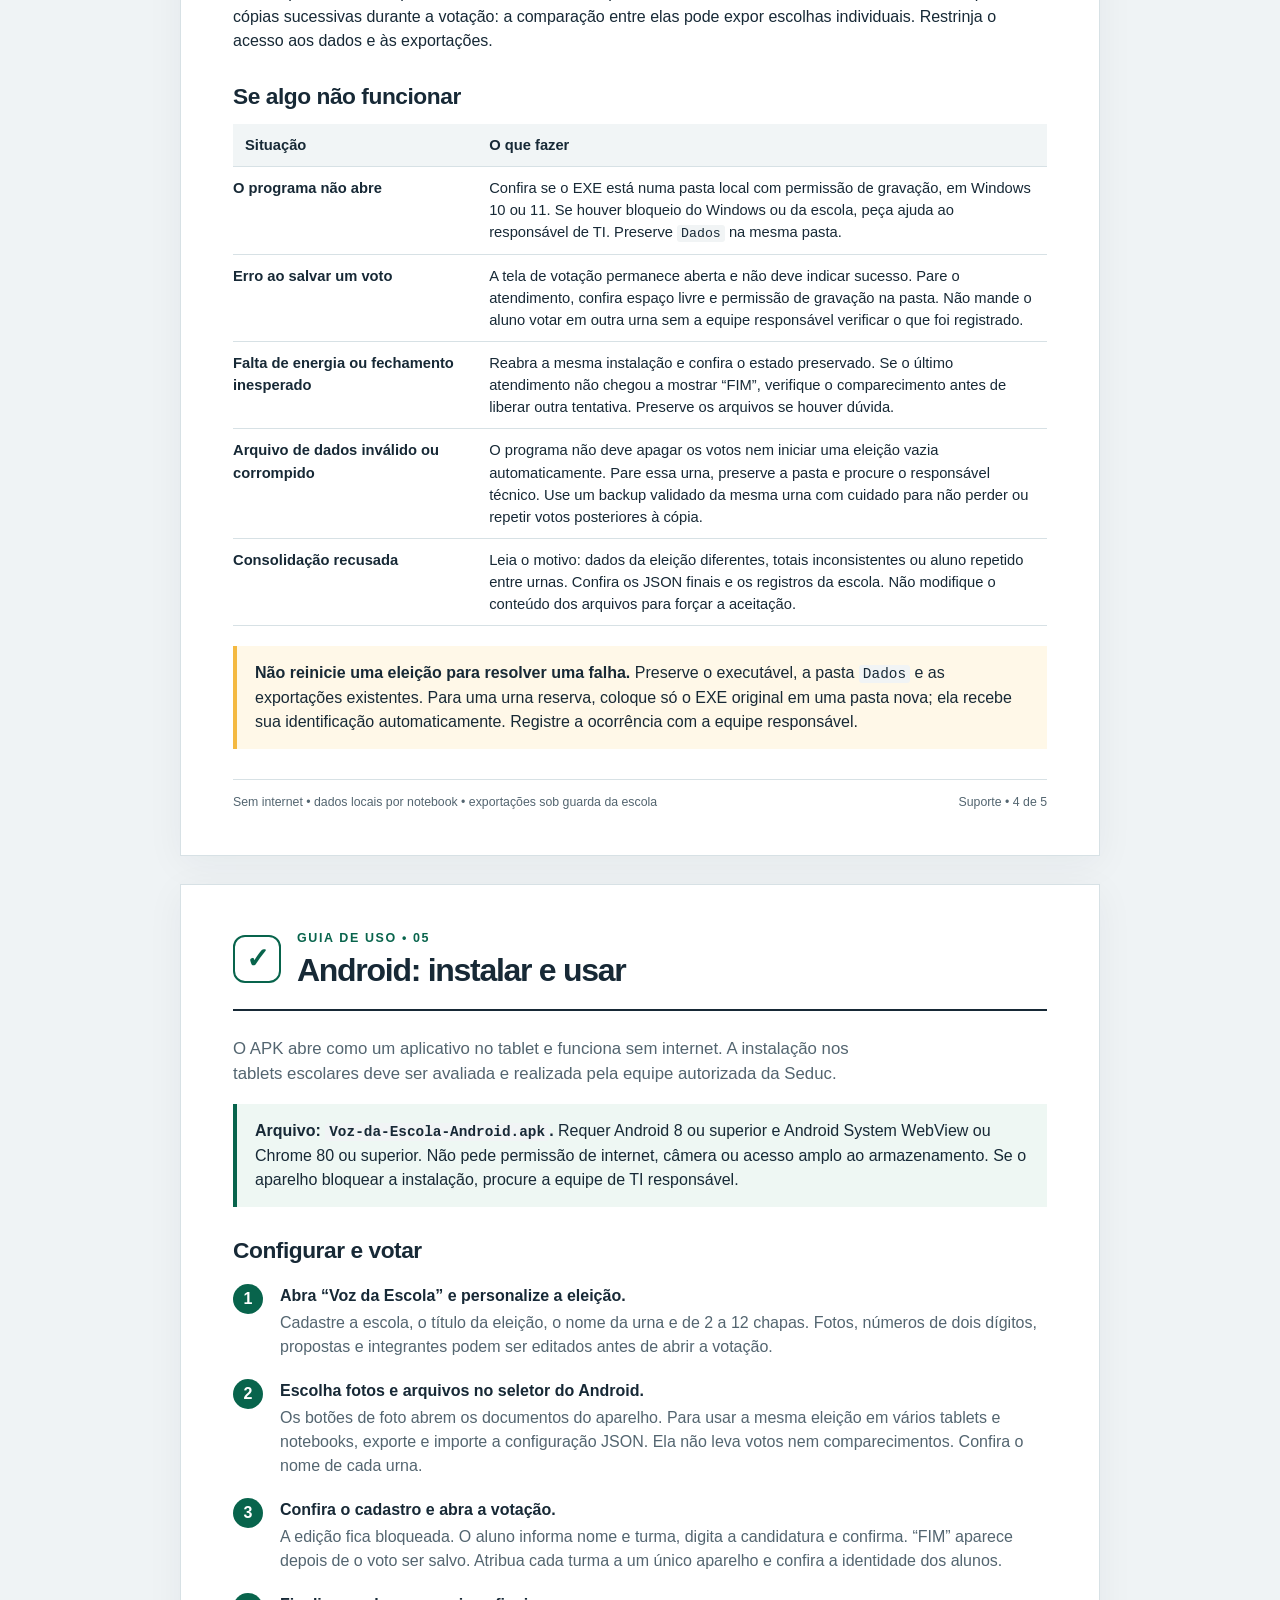
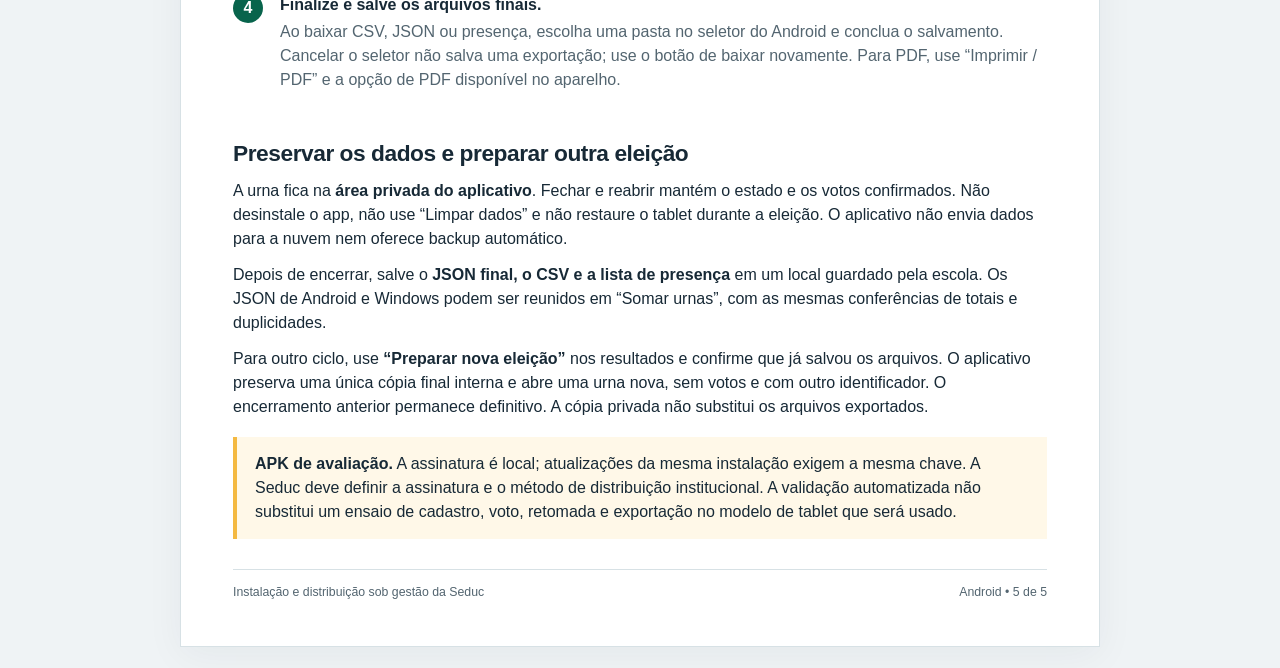
==== commit d4c138fc: "Adiciona APK Android offline com urna configurável Integra interface compartilhada a armazenamento p" ====
--- a/docs/LEIA-ME.html
+++ b/docs/LEIA-ME.html
@@ -16,8 +16,8 @@
 
 <section class="page">
   <header class="heading"><div class="mark" aria-hidden="true">✓</div><div><div class="eyebrow">Guia de uso • 01</div><h1>Voz da Escola 2.0</h1></div></header>
-  <p class="lead">Urna configurável para eleições escolares, com 2 a 12 chapas, em notebooks com Windows 10 ou 11. Funciona sem internet e salva os dados no próprio computador.</p>
-  <div class="note"><p><strong>Basta um arquivo para iniciar: <code>UrnaEstudantil.exe</code>.</strong> O programa e a interface estão incorporados. Na primeira execução, cadastre sua eleição. As imagens e os dados adicionados pela escola ficam em <code>Dados</code>, ao lado do EXE. A tela abre no navegador, sem instalação ou extração. O programa usa o .NET Framework do Windows.</p></div>
+  <p class="lead">Urna configurável para eleições escolares, com 2 a 12 chapas, para Windows 10/11 e tablets Android 8 ou superior. Funciona sem internet e salva os dados no próprio aparelho.</p>
+  <div class="note"><p><strong>No Windows, basta um arquivo para iniciar: <code>UrnaEstudantil.exe</code>.</strong> O programa e a interface estão incorporados. Na primeira execução, cadastre sua eleição. As imagens e os dados adicionados pela escola ficam em <code>Dados</code>, ao lado do EXE. A tela abre no navegador, sem instalação ou extração. O programa usa o .NET Framework do Windows. <strong>Para tablets Android, consulte a página 5.</strong></p></div>
   <h2>Início rápido</h2>
   <ol class="steps">
     <li><strong>Copie apenas o EXE para uma pasta de cada notebook.</strong><span>Use uma pasta própria no disco local, com permissão de gravação. O programa cria <code>Dados</code> ao lado. Para outra urna ou eleição, copie só o EXE, sem levar dados anteriores.</span></li>
@@ -28,7 +28,7 @@
     <li><strong>Use “Abrir votação” depois da conferência.</strong><span>A abertura bloqueia a edição da configuração e das chapas. A partir daí, o aluno informa nome e série/turma, escolhe e confirma o voto. Confira sua identidade presencialmente.</span></li>
   </ol>
   <div class="note warning"><p><strong>Preserve <code>Dados</code> ao atualizar.</strong> Troque apenas o EXE na mesma pasta. Eleições existentes retomam seu estado: abertas continuam abertas e encerradas continuam encerradas. Durante a eleição, não apague, mova, renomeie nem substitua <code>Dados</code>.</p></div>
-  <footer class="footer"><span>Uso local e supervisionado pela escola</span><span>Configuração • 1 de 4</span></footer>
+  <footer class="footer"><span>Uso local e supervisionado pela escola</span><span>Configuração • 1 de 5</span></footer>
 </section>
 
 <section class="page">
@@ -54,7 +54,7 @@
     <li>Se houver erro, interrompa a fila nessa urna e preserve a pasta completa.</li>
   </ul>
   <div class="note"><p><strong>Limite do sistema:</strong> esta aplicação escolar não tem certificação nem a segurança de uma urna do TSE. Comparar cópias da pasta feitas durante a votação pode permitir inferir uma escolha pela diferença entre contagens e comparecimentos. Restrinja os arquivos à equipe responsável; não há garantia de sigilo contra perícia ou monitoramento.</p></div>
-  <footer class="footer"><span>Confira a identidade antes de liberar o aluno</span><span>Votação • 2 de 4</span></footer>
+  <footer class="footer"><span>Confira a identidade antes de liberar o aluno</span><span>Votação • 2 de 5</span></footer>
 </section>
 
 <section class="page">
@@ -81,7 +81,7 @@
   <div class="note"><p><strong>Guarde o JSON.</strong> CSV e PDF são relatórios para leitura. O JSON é o arquivo de intercâmbio necessário para reunir as urnas e conferir os dados. Ele pode conter a lista de comparecimento; mantenha-o sob acesso da equipe responsável.</p></div>
   <h2>3. Arquive a eleição</h2>
   <p>Mantenha pelo menos duas cópias dos arquivos finais, em locais diferentes: por exemplo, no computador da escola e em um pendrive guardado. Registre quais urnas foram usadas e quais arquivos entraram no resultado. Restrinja o acesso às listas de alunos e aos backups. Uma urna finalizada permite consultar e exportar os resultados.</p>
-  <footer class="footer"><span>Conferência e guarda dos arquivos pela escola</span><span>Apuração • 3 de 4</span></footer>
+  <footer class="footer"><span>Conferência e guarda dos arquivos pela escola</span><span>Apuração • 3 de 5</span></footer>
 </section>
 
 <section class="page">
@@ -110,7 +110,26 @@
     </tbody>
   </table>
   <div class="note warning"><p><strong>Não reinicie uma eleição para resolver uma falha.</strong> Preserve o executável, a pasta <code>Dados</code> e as exportações existentes. Para uma urna reserva, coloque só o EXE original em uma pasta nova; ela recebe sua identificação automaticamente. Registre a ocorrência com a equipe responsável.</p></div>
-  <footer class="footer"><span>Sem internet • dados locais por notebook • exportações sob guarda da escola</span><span>Suporte • 4 de 4</span></footer>
+  <footer class="footer"><span>Sem internet • dados locais por notebook • exportações sob guarda da escola</span><span>Suporte • 4 de 5</span></footer>
+</section>
+
+<section class="page">
+  <header class="heading"><div class="mark" aria-hidden="true">✓</div><div><div class="eyebrow">Guia de uso • 05</div><h1>Android: instalar e usar</h1></div></header>
+  <p class="lead">O APK abre como um aplicativo no tablet e funciona sem internet. A instalação nos tablets escolares deve ser avaliada e realizada pela equipe autorizada da Seduc.</p>
+  <div class="note"><p><strong>Arquivo: <code>Voz-da-Escola-Android.apk</code>.</strong> Requer Android 8 ou superior e Android System WebView ou Chrome 80 ou superior. Não pede permissão de internet, câmera ou acesso amplo ao armazenamento. Se o aparelho bloquear a instalação, procure a equipe de TI responsável.</p></div>
+  <h2>Configurar e votar</h2>
+  <ol class="steps">
+    <li><strong>Abra “Voz da Escola” e personalize a eleição.</strong><span>Cadastre a escola, o título da eleição, o nome da urna e de 2 a 12 chapas. Fotos, números de dois dígitos, propostas e integrantes podem ser editados antes de abrir a votação.</span></li>
+    <li><strong>Escolha fotos e arquivos no seletor do Android.</strong><span>Os botões de foto abrem os documentos do aparelho. Para usar a mesma eleição em vários tablets e notebooks, exporte e importe a configuração JSON. Ela não leva votos nem comparecimentos. Confira o nome de cada urna.</span></li>
+    <li><strong>Confira o cadastro e abra a votação.</strong><span>A edição fica bloqueada. O aluno informa nome e turma, digita a candidatura e confirma. “FIM” aparece depois de o voto ser salvo. Atribua cada turma a um único aparelho e confira a identidade dos alunos.</span></li>
+    <li><strong>Finalize e salve os arquivos finais.</strong><span>Ao baixar CSV, JSON ou presença, escolha uma pasta no seletor do Android e conclua o salvamento. Cancelar o seletor não salva uma exportação; use o botão de baixar novamente. Para PDF, use “Imprimir / PDF” e a opção de PDF disponível no aparelho.</span></li>
+  </ol>
+  <h2>Preservar os dados e preparar outra eleição</h2>
+  <p>A urna fica na <strong>área privada do aplicativo</strong>. Fechar e reabrir mantém o estado e os votos confirmados. Não desinstale o app, não use “Limpar dados” e não restaure o tablet durante a eleição. O aplicativo não envia dados para a nuvem nem oferece backup automático.</p>
+  <p>Depois de encerrar, salve o <strong>JSON final, o CSV e a lista de presença</strong> em um local guardado pela escola. Os JSON de Android e Windows podem ser reunidos em “Somar urnas”, com as mesmas conferências de totais e duplicidades.</p>
+  <p>Para outro ciclo, use <strong>“Preparar nova eleição”</strong> nos resultados e confirme que já salvou os arquivos. O aplicativo preserva uma única cópia final interna e abre uma urna nova, sem votos e com outro identificador. O encerramento anterior permanece definitivo. A cópia privada não substitui os arquivos exportados.</p>
+  <div class="note warning"><p><strong>APK de avaliação.</strong> A assinatura é local; atualizações da mesma instalação exigem a mesma chave. A Seduc deve definir a assinatura e o método de distribuição institucional. A validação automatizada não substitui um ensaio de cadastro, voto, retomada e exportação no modelo de tablet que será usado.</p></div>
+  <footer class="footer"><span>Instalação e distribuição sob gestão da Seduc</span><span>Android • 5 de 5</span></footer>
 </section>
 </body>
 </html>
